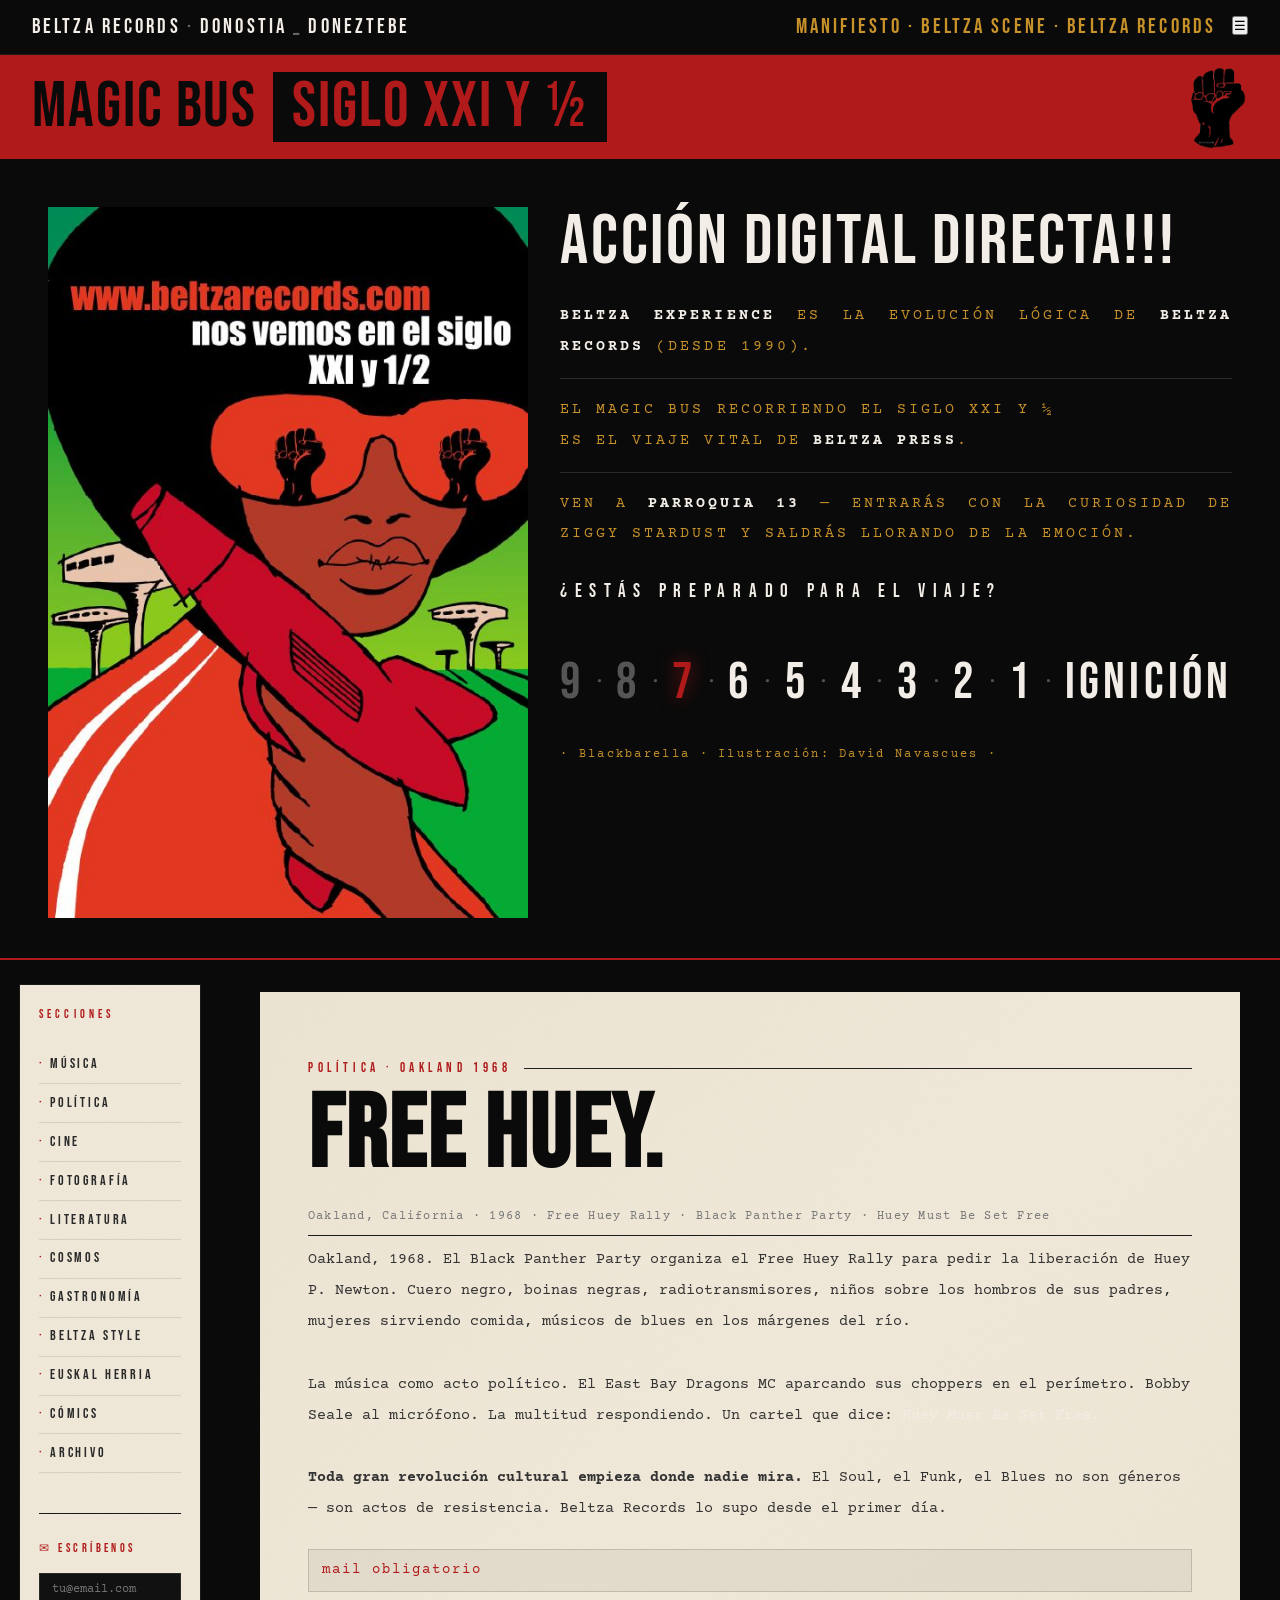
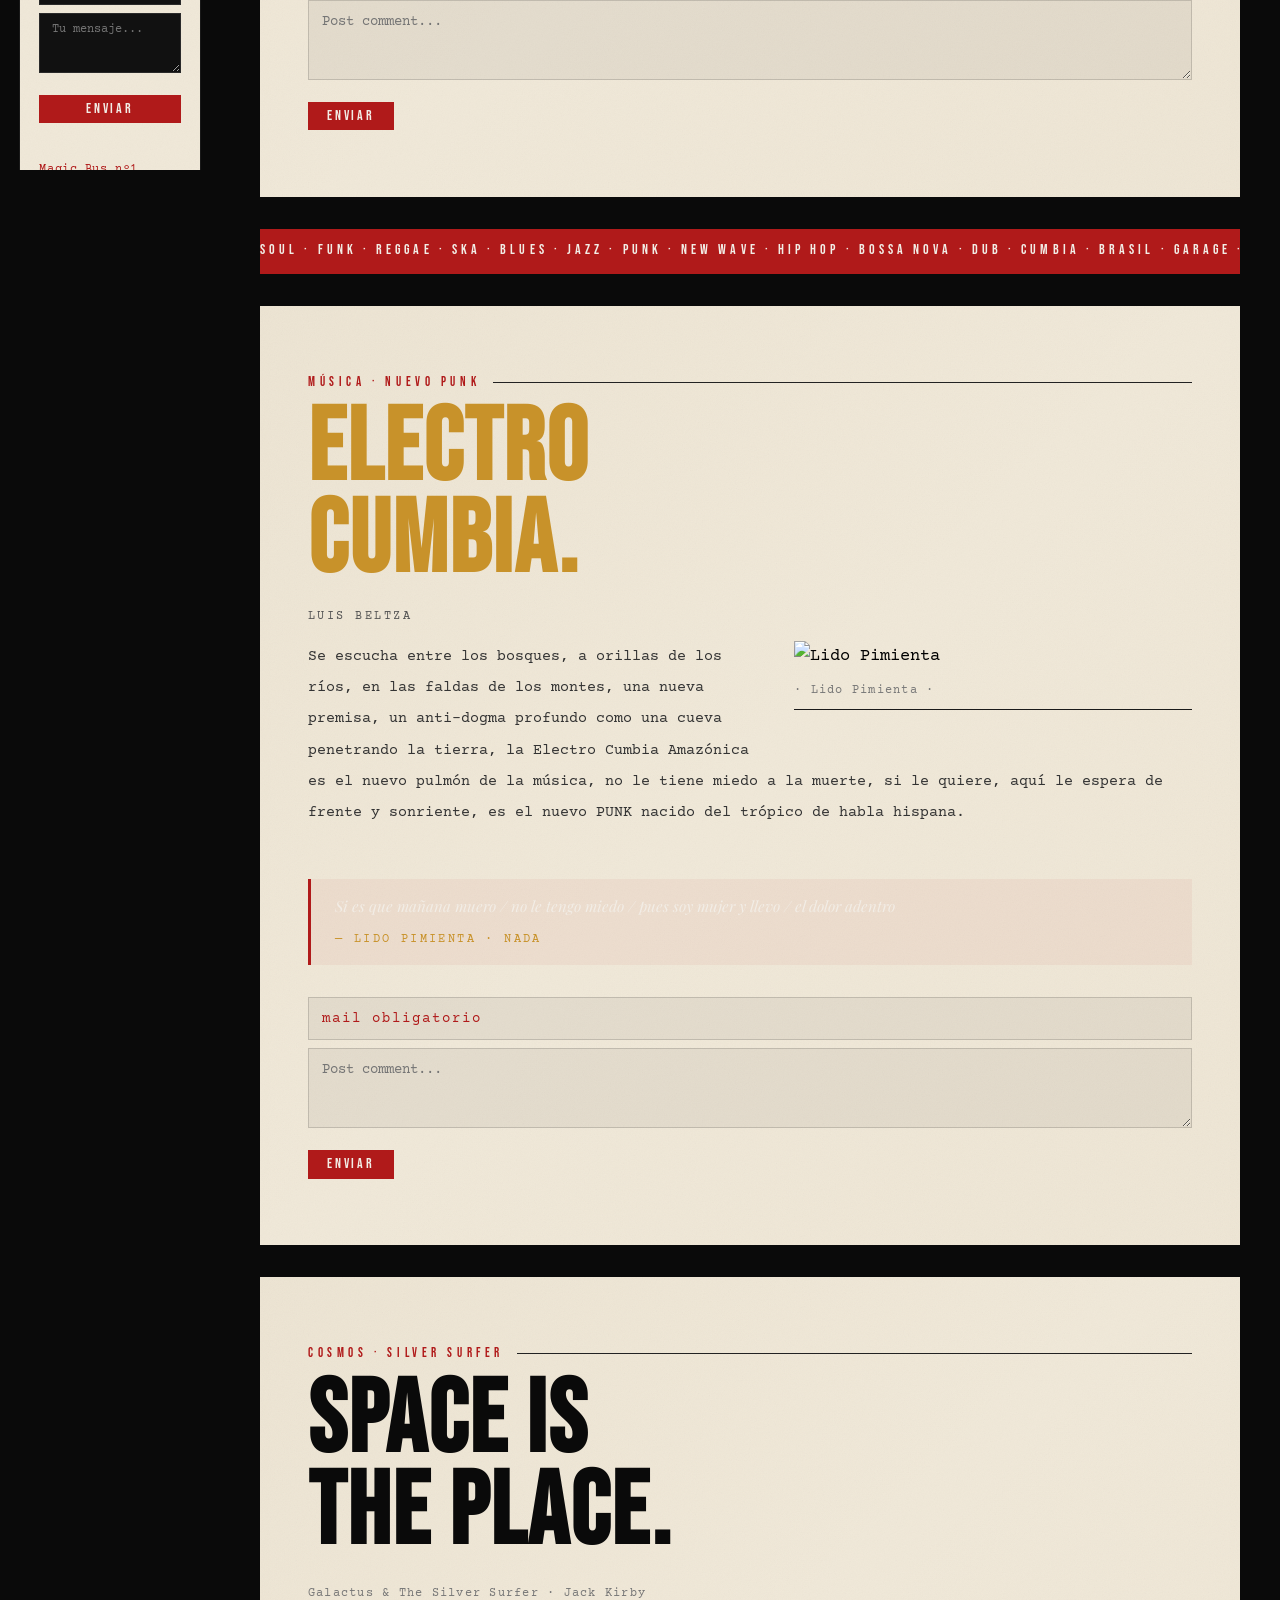
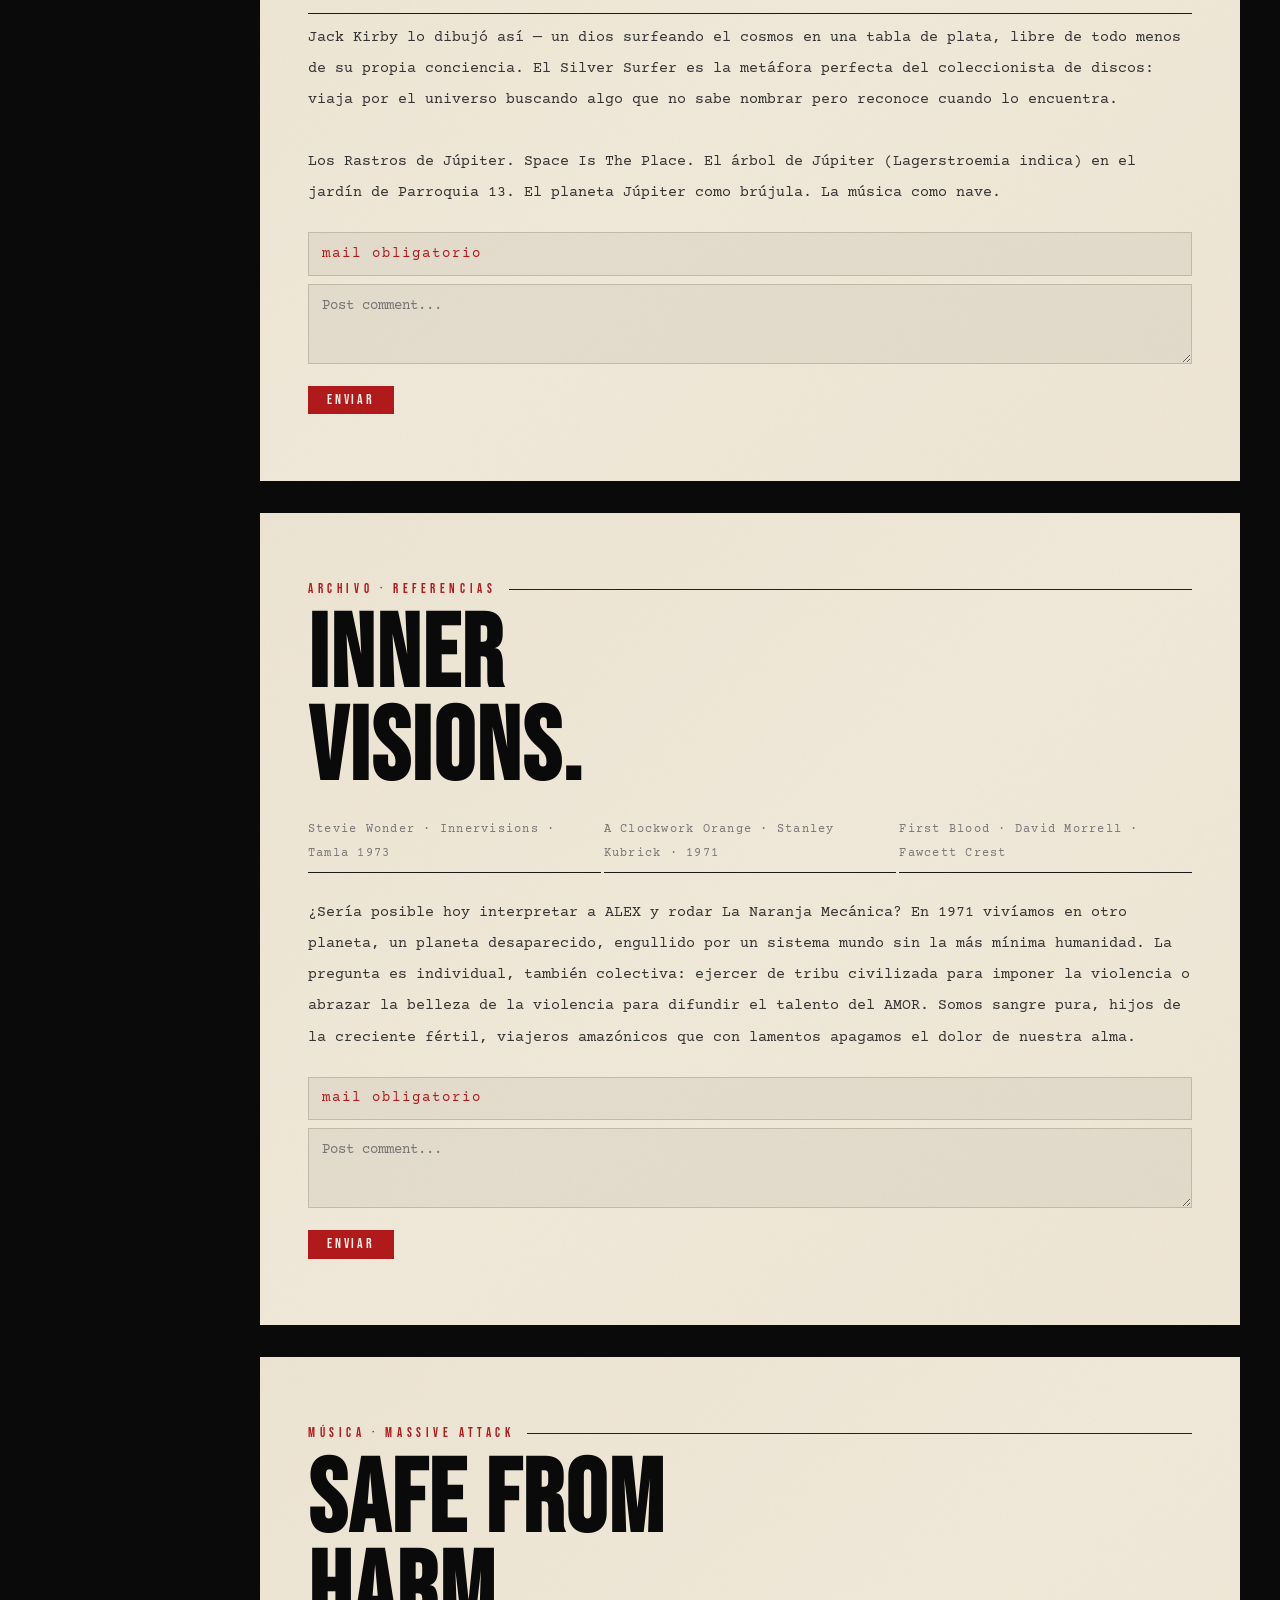
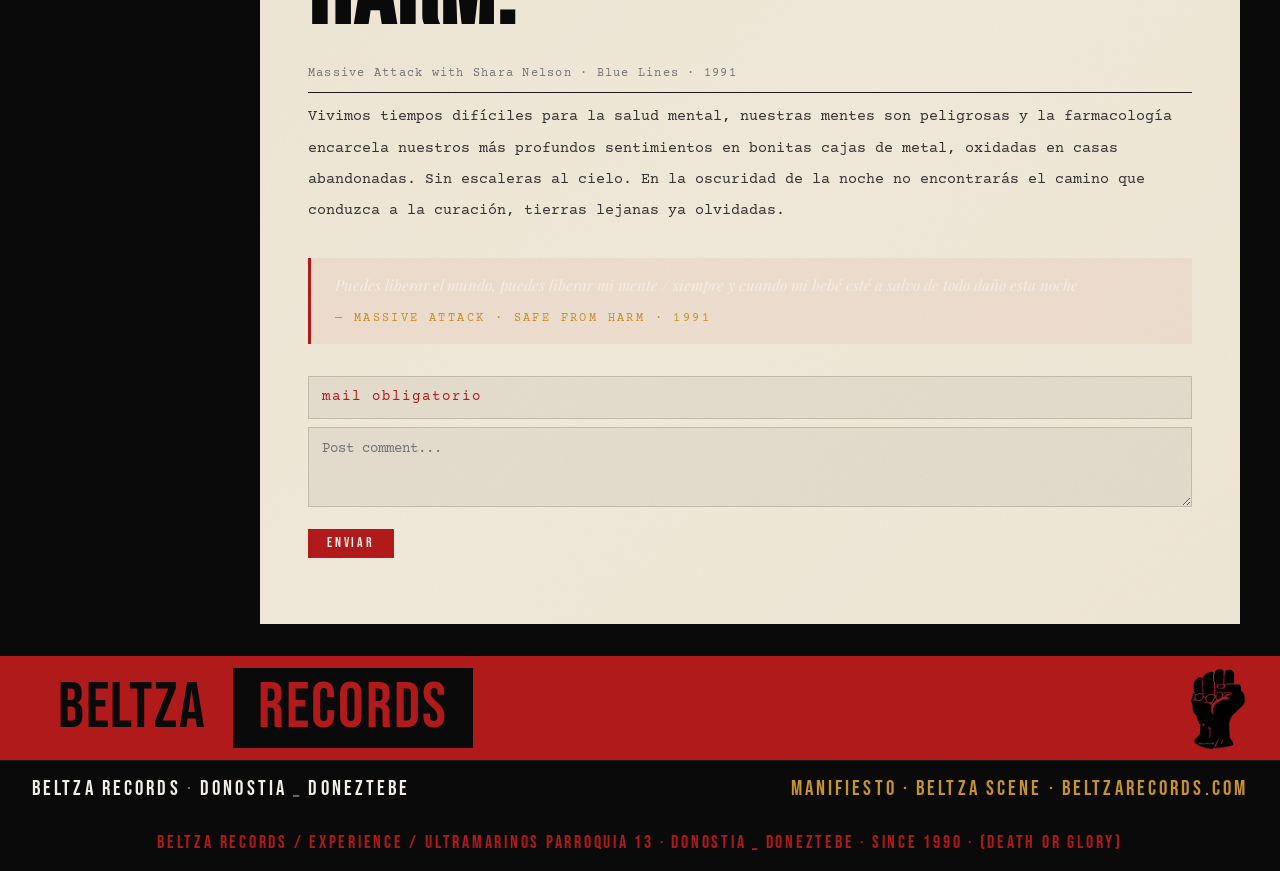
==== magic-bus-xxi.html @ d9db5756 "Update magic-bus-xxi.html" ====
<!DOCTYPE html>
<html lang="es">
<head>
<meta charset="UTF-8">
<meta name="viewport" content="width=device-width, initial-scale=1.0">
<title>MAGIC BUS · SIGLO XXI Y ½</title>
<link href="https://fonts.googleapis.com/css2?family=Bebas+Neue&family=Courier+Prime:ital,wght@0,400;0,700;1,400&family=Playfair+Display:ital,wght@0,700;0,900;1,700&display=swap" rel="stylesheet">
<style>
  :root {
    --black: #0a0a0a;
    --white: #f2ede6;
    --red: #b01a1a;
    --amber: #c8922a;
    --muted: #666;
    --sidebar: 220px;
  }
  * { margin: 0; padding: 0; box-sizing: border-box; }
  body {
    background: var(--black);
    color: var(--white);
    font-family: 'Courier Prime', monospace;
    font-size: 1.05rem;
    line-height: 1.9;
    min-height: 100vh;
    overflow-x: hidden;
  }

  /* CABECERA */
  .header-sticky {
    position: sticky;
    top: 0;
    z-index: 100;
  }
  .topband {
    background: var(--black);
    border-bottom: 1px solid #1e1e1e;
    padding: 0.45rem clamp(1rem,3vw,2rem);
    display: flex;
    align-items: center;
    justify-content: space-between;
    gap: 1rem;
  }
  .topband-logo {
    font-family: 'Bebas Neue', sans-serif;
    font-size: clamp(0.7rem,1.2vw,0.85rem);
    letter-spacing: 0.28em;
    color: var(--white);
    white-space: nowrap;
  }
  .topband-logo .dot { color: var(--red); margin: 0 0.3rem; }
  .topband-nav {
    display: flex;
    align-items: center;
    gap: 0.4rem;
    font-family: 'Bebas Neue', sans-serif;
    font-size: clamp(0.68rem,1.1vw,0.82rem);
    letter-spacing: 0.22em;
  }
  .topband-nav a { color: var(--amber); text-decoration: none; transition: color 0.15s; }
  .topband-nav a:hover { color: var(--white); }
  .topband-nav .sep { color: #333; }

  .brand-slash {
    background: var(--red);
    padding: 0.5rem clamp(1rem,3vw,2rem);
    display: flex;
    align-items: center;
    gap: 1rem;
  }
  .b-beltza {
    font-family: 'Bebas Neue', Impact, 'Arial Narrow', sans-serif;
    font-size: clamp(2.2rem,5vw,4rem);
    letter-spacing: 0.03em;
    color: var(--black);
    line-height: 1;
  }
  .b-exp {
    font-family: 'Bebas Neue', Impact, 'Arial Narrow', sans-serif;
    font-size: clamp(2.2rem,5vw,4rem);
    letter-spacing: 0.03em;
    background: var(--black);
    color: var(--red);
    padding: 0.05em 0.3em;
    line-height: 1;
  }

  .block-white {
    background-color: #f0e8d8;
    background-image:
      url("data:image/svg+xml,%3Csvg xmlns='http://www.w3.org/2000/svg' width='300' height='300'%3E%3Cfilter id='noise'%3E%3CfeTurbulence type='fractalNoise' baseFrequency='0.85' numOctaves='4' stitchTiles='stitch'/%3E%3CfeColorMatrix type='saturate' values='0'/%3E%3C/filter%3E%3Crect width='300' height='300' filter='url(%23noise)' opacity='0.06'/%3E%3C/svg%3E"),
      linear-gradient(135deg, rgba(180,160,120,0.06) 0%, transparent 50%, rgba(180,160,120,0.04) 100%);
    color: var(--black);
    padding: clamp(2rem,5vw,4rem) clamp(1.5rem,4vw,3rem);
    margin: 0 0 0 0;
  }
  .block-white .block-tag { color: var(--red); border-color: rgba(176,26,26,0.3); }
  .block-white .headline-xl { color: var(--black); }
  .block-white .byline { color: #555; border-color: rgba(0,0,0,0.1); }
  .block-white .caption { color: #777; }
  .block-white .olivetti { color: var(--black); border-color: rgba(0,0,0,0.15); background: rgba(0,0,0,0.03); }
  .block-white .body-text { color: #333; }
  .block-white .comments { border-color: rgba(0,0,0,0.1); }
  .block-white .comments-label { color: var(--red); border-color: rgba(176,26,26,0.2); }
  .block-white .comment { border-color: rgba(0,0,0,0.08); }
  .block-white .comment-author { color: var(--black); }
  .block-white .comment-year { color: #888; }
  .block-white .comment-text { color: #333; }
  .block-white .comment-form textarea { background: rgba(0,0,0,0.05); color: var(--black); border-color: rgba(0,0,0,0.15); }
  .block-white .comment-form input[type="email"] { background: rgba(0,0,0,0.05); color: var(--black); border-color: rgba(0,0,0,0.15); }
  .block-white .comment-form button { background: var(--red); color: var(--white); }

  /* IGNICION */
  .digit-ignicion {
    font-family: 'Bebas Neue', sans-serif;
    font-size: clamp(1.8rem, 4vw, 3.5rem);
    letter-spacing: 0.05em;
    color: var(--white);
    transition: color 0.15s, text-shadow 0.15s;
  }
  .digit-ignicion.activo {
    color: var(--red);
    text-shadow: 0 0 18px rgba(176,26,26,0.7);
  }
  .digit-ignicion.pasado { color: #555; }
  .sep-ignicion {
    font-family: 'Bebas Neue', sans-serif;
    font-size: clamp(1rem, 2vw, 1.8rem);
    color: #555;
  }
  #ignicion-label { transition: color 0.3s, text-shadow 0.3s; }
  #ignicion-label.encendido {
    color: var(--red);
    text-shadow: 0 0 30px rgba(176,26,26,0.9), 0 0 60px rgba(176,26,26,0.4);
    animation: pulso-ignicion 1.2s ease-in-out infinite;
  }
  @keyframes pulso-ignicion {
    0%, 100% { text-shadow: 0 0 20px rgba(176,26,26,0.8), 0 0 50px rgba(176,26,26,0.3); }
    50%       { text-shadow: 0 0 40px rgba(176,26,26,1),   0 0 80px rgba(176,26,26,0.6); }
  }

  /* MARQUEE */
  .marquee-bar {
    background: var(--red);
    padding: 0.4rem 0;
    overflow: hidden;
    white-space: nowrap;
    width: 100%;
  }
  .marquee-inner {
    display: inline-block;
    animation: marquee 35s linear infinite;
    font-family: 'Bebas Neue', sans-serif;
    font-size: 0.85rem;
    letter-spacing: 0.3em;
    color: var(--white);
    will-change: transform;
  }
  @keyframes marquee {
    from { transform: translateX(100vw); }
    to   { transform: translateX(-100%); }
  }

  /* LAYOUT */
  .wrapper { display: flex; min-height: calc(100vh - 120px); }

  /* SIDEBAR */
  .sidebar {
    width: var(--sidebar);
    min-width: var(--sidebar);
    border-right: none;
    padding: 1.5rem 1.2rem;
    position: sticky;
    top: 90px;
    height: calc(100vh - 90px);
    overflow-y: auto;
  }
  .sidebar-label {
    font-family: 'Bebas Neue', sans-serif;
    font-size: 0.72rem;
    letter-spacing: 0.35em;
    color: var(--red);
    margin-bottom: 1.2rem;
  }
  .sidebar nav a {
    display: block;
    font-family: 'Bebas Neue', sans-serif;
    font-size: 0.88rem;
    letter-spacing: 0.2em;
    color: #2a2a2a;
    text-decoration: none;
    padding: 0.35rem 0;
    border-bottom: 1px solid rgba(0,0,0,0.1);
    transition: color 0.15s;
  }
  .sidebar nav a:hover { color: var(--red); }
  .sidebar nav a::before { content: '· '; color: var(--red); }

  /* BUZÓN */
  .buzon { margin-top: 2.5rem; border-top: 1px solid #1a1a1a; padding-top: 1.5rem; }
  .buzon-label {
    font-family: 'Bebas Neue', sans-serif;
    font-size: 0.72rem;
    letter-spacing: 0.3em;
    color: var(--red);
    margin-bottom: 0.8rem;
  }
  .buzon input[type="email"], .buzon textarea {
    width: 100%;
    background: #111;
    border: 1px solid #2a2a2a;
    color: var(--white);
    padding: 0.5rem 0.7rem;
    font-family: 'Courier Prime', monospace;
    font-size: 0.78rem;
    margin-bottom: 0.5rem;
    outline: none;
  }
  .buzon textarea { resize: vertical; min-height: 60px; }
  .buzon button, .comment-form button {
    background: var(--red);
    color: var(--white);
    border: none;
    padding: 0.4rem 1.2rem;
    font-family: 'Bebas Neue', sans-serif;
    font-size: 0.85rem;
    letter-spacing: 0.2em;
    cursor: pointer;
    transition: background 0.15s;
  }
  .buzon button { width: 100%; }
  .buzon button:hover, .comment-form button:hover { background: #8a1010; }

  .sidebar-meta {
    margin-top: 2rem;
    font-family: 'Courier Prime', monospace;
    font-size: 0.72rem;
    color: #333;
    line-height: 2;
    letter-spacing: 0.05em;
  }

  /* FEED */
  .feed { flex: 1; padding: 2rem 2.5rem; min-width: 0; }

  /* BLOQUES */
  .block { margin-bottom: 0; }
  .block + .block, .block + .marquee-bar, .marquee-bar + .block {
    margin-top: 2rem;
  }
  .block-tag {
    font-family: 'Bebas Neue', sans-serif;
    font-size: 0.82rem;
    letter-spacing: 0.35em;
    color: var(--red);
    text-transform: uppercase;
    margin-bottom: 0.6rem;
    display: flex;
    align-items: center;
    gap: 0.8rem;
  }
  .block-tag::after { content: ''; flex: 1; height: 1px; background: #222; }

  .headline-xl {
    font-family: 'Bebas Neue', sans-serif;
    font-size: clamp(3rem, 8vw, 7rem);
    line-height: 0.9;
    letter-spacing: 0.02em;
    color: var(--white);
    margin-bottom: 1rem;
  }
  .headline-xl.red   { color: var(--red); }
  .headline-xl.amber { color: var(--amber); }

  .caption {
    font-family: 'Courier Prime', monospace;
    font-size: 0.78rem;
    color: var(--muted);
    letter-spacing: 0.1em;
    padding: 0.4rem 0;
    border-bottom: 1px solid #1a1a1a;
    margin-bottom: 0.5rem;
  }
  .body-text {
    font-family: 'Courier Prime', monospace;
    font-size: 0.95rem;
    line-height: 2.05;
    color: #8a7e6e;
    margin-bottom: 1.2rem;
  }
  .body-text em { color: var(--white); font-style: italic; }

  .pullquote {
    font-family: 'Playfair Display', Georgia, serif;
    font-size: 0.95rem;
    font-style: italic;
    line-height: 1.5;
    color: var(--white);
    border-left: 3px solid var(--red);
    padding: 1rem 1.5rem;
    margin: 2rem 0;
    background: rgba(176,26,26,0.05);
  }
  .pullquote cite {
    display: block;
    font-family: 'Courier Prime', monospace;
    font-size: 0.75rem;
    font-style: normal;
    letter-spacing: 0.2em;
    color: var(--amber);
    margin-top: 0.8rem;
    text-transform: uppercase;
  }

  .olivetti {
    font-family: 'Courier Prime', monospace;
    font-size: 0.92rem;
    line-height: 2.1;
    color: #999;
    letter-spacing: 0.02em;
    padding: 1.5rem;
    border: 1px solid #1e1e1e;
    background: #0d0d0d;
    margin: 1.5rem 0;
    position: relative;
  }
  .olivetti::before {
    content: attr(data-label);
    position: absolute;
    top: -0.6rem; left: 1rem;
    background: var(--black);
    padding: 0 0.5rem;
    font-size: 0.78rem;
    letter-spacing: 0.3em;
    color: var(--red);
    text-transform: uppercase;
  }

  .byline {
    font-family: 'Courier Prime', monospace;
    font-size: 0.78rem;
    letter-spacing: 0.2em;
    color: var(--amber);
    text-transform: uppercase;
    margin-bottom: 0.8rem;
  }

  .sep-line { border: none; border-top: 1px solid #1a1a1a; margin: 2rem 0; }
  .sep-red  { border: none; border-top: 2px solid var(--red); margin: 2rem 0; }

  /* FOTO */
  .img-full  { width: 100%; display: block; filter: contrast(1.1); }
  .float-right { float: right; width: 45%; margin: 0 0 1.5rem 2rem; }
  .float-right img { width: 100%; display: block; filter: contrast(1.1); }
  .clearfix::after { content: ''; display: table; clear: both; }
  .photo-grid-2 { display: grid; grid-template-columns: 1fr 1fr; gap: 3px; margin: 1rem 0; }
  .photo-grid-2 img { width: 100%; display: block; filter: contrast(1.1); }

  /* COMENTARIOS */
  .comments { margin-top: 2rem; border-top: 1px solid #1a1a1a; padding-top: 1.5rem; }
  .comments-label {
    font-family: 'Bebas Neue', sans-serif;
    font-size: 0.78rem;
    letter-spacing: 0.3em;
    color: var(--red);
    margin-bottom: 1rem;
  }
  .comment { margin-bottom: 1.2rem; padding-bottom: 1rem; border-bottom: 1px solid #111; }
  .comment-author {
    font-family: 'Bebas Neue', sans-serif;
    font-size: 0.82rem;
    letter-spacing: 0.2em;
    color: var(--amber);
  }
  .comment-year { font-size: 0.72rem; color: #444; margin-left: 0.5rem; }
  .comment-text {
    font-family: 'Courier Prime', monospace;
    font-size: 0.85rem;
    color: #777;
    line-height: 1.8;
    margin-top: 0.3rem;
    font-style: italic;
  }
  .comment-form textarea {
    width: 100%;
    background: #0d0d0d;
    border: 1px solid #222;
    color: var(--white);
    padding: 0.8rem;
    font-family: 'Courier Prime', monospace;
    font-size: 0.85rem;
    resize: vertical;
    min-height: 80px;
    margin-bottom: 0.5rem;
    outline: none;
  }
  .comment-form input[type="email"] {
    width: 100%;
    background: transparent;
    border: 1px solid #222;
    color: var(--white);
    padding: 0.8rem;
    font-family: 'Courier Prime', monospace;
    font-size: 0.85rem;
    margin-bottom: 0.5rem;
    outline: none;
    box-sizing: border-box;
  }
  .comment-form input[type="email"]::placeholder {
    color: var(--red);
    letter-spacing: 0.15em;
  }
  .form-ok {
    display: none;
    font-family: 'Bebas Neue', sans-serif;
    font-size: 1rem;
    letter-spacing: 0.3em;
    color: var(--amber);
    margin-top: 0.8rem;
    padding: 0.6rem 0.8rem;
    border-left: 3px solid var(--amber);
  }

  /* FOOTER */
  .footer {
    background: #0d0d0d;
    border-top: 2px solid var(--red);
    padding: 1.5rem 2.5rem;
    font-family: 'Courier Prime', monospace;
    font-size: 0.78rem;
    color: #333;
    letter-spacing: 0.15em;
    text-align: center;
    line-height: 2.2;
    margin-top: 4rem;
  }
  .footer a { color: var(--amber); text-decoration: none; }

  /* RESPONSIVE */
  @media (max-width: 700px) {
    .sidebar { display: none; }
    .feed { padding: 1.5rem 1rem; }
    .float-right { float: none; width: 100%; margin: 0 0 1.5rem; }

    /* BRAND-SLASH móvil */
    .brand-slash { flex-wrap: wrap; gap: 0.5rem; }

    /* IGNICIÓN móvil — apila imagen y texto */
    #ignicion-wrap > div {
      flex-direction: column !important;
    }
    #ignicion-wrap img {
      width: 100% !important;
      max-width: 100% !important;
    }
    #ignicion-wrap > div > div:last-child {
      margin-top: 1.5rem;
    }

    /* FOOTER móvil */
    footer { flex-direction: column; gap: 0.5rem; text-align: center; }
    footer img { margin-left: 0 !important; }
  }
</style>
</head>
<body>

<!-- CABECERA -->
<div class="header-sticky">
  <div class="topband">
    <table style="width:100%; border-collapse:collapse;">
      <tr>
        <td style="font-family:'Bebas Neue',Impact,'Arial Narrow',sans-serif; font-size:clamp(0.95rem,2vw,1.3rem); letter-spacing:0.15em; color:var(--white); white-space:nowrap;">
          BELTZA RECORDS <span style="color:var(--muted);">·</span> DONOSTIA <span style="color:var(--muted);">_</span> DONEZTEBE
        </td>
        <td style="font-family:'Bebas Neue',Impact,'Arial Narrow',sans-serif; font-size:clamp(0.95rem,2vw,1.3rem); letter-spacing:0.15em; color:var(--amber); text-align:right; white-space:nowrap;">
          <a href="https://animated-buttercream-338c0b.netlify.app/" style="color:var(--amber);text-decoration:none;">MANIFIESTO</a>
          ·
          <a href="https://www.beltzarecords.com/beltzascene" style="color:var(--amber);text-decoration:none;">BELTZA SCENE</a>
          ·
          <a href="https://www.beltzarecords.com" style="color:var(--amber);text-decoration:none;">BELTZA RECORDS</a>
        </td>
        <td style="width:2rem; text-align:right;">
          <button class="hamburger" onclick="toggleSidebar()" aria-label="Menú">☰</button>
        </td>
      </tr>
    </table>
  </div>
  <div class="brand-slash">
    <div class="b-beltza">MAGIC BUS</div>
    <div class="b-exp">SIGLO XXI Y ½</div>
    <div style="margin-left:auto; display:flex; align-items:center;">
    <img src="[data-uri]" alt="Beltza Records" style="height:clamp(3rem,7vw,5.5rem); width:auto;">
    </div>
  </div>
</div>

<!-- IGNICIÓN -->
<div id="ignicion-wrap" style="background:var(--black); border-bottom:2px solid var(--red); padding:3rem clamp(1rem,4vw,3rem) 2.5rem;">
  <div style="display:flex; align-items:flex-start; gap:2rem; width:100%;">
    <!-- IMAGEN IZQUIERDA -->
    <div style="flex-shrink:0; width:clamp(280px,38vw,480px);">
      <img src="[data-uri]" alt="Blackbarella · David Navascues · Beltza Records" style="width:100%; height:auto; display:block;">
    
    </div>

    <!-- TEXTO DERECHA -->
    <div style="flex:1; min-width:0; display:flex; flex-direction:column; justify-content:space-between;">
      <div style="font-family:'Bebas Neue',sans-serif; font-size:clamp(1rem,5.5vw,6rem); letter-spacing:0.04em; color:var(--white); line-height:1; margin-bottom:1.5rem; width:100%; display:block;">
        ACCIÓN DIGITAL DIRECTA!!!
      </div>
      
      <div style="font-family:'Courier Prime',monospace; font-size:clamp(0.8rem,1.5vw,0.95rem); letter-spacing:0.2em; color:var(--amber); text-transform:uppercase; line-height:2; text-align:justify;">
        <a href="https://www.beltzarecords.com/beltzaexperience" target="_blank" style="color:var(--white); text-decoration:none;"><strong>Beltza Experience</strong></a>
        <span style="color:var(--amber);"> es la evolución lógica de </span>
        <a href="https://www.beltzarecords.com" target="_blank" style="color:var(--white); text-decoration:none;"><strong>Beltza Records</strong></a>
        <span style="color:var(--amber);"> (desde 1990).</span>
      </div>
      <div style="border-top:1px solid #2a2a2a; margin:1rem 0;"></div>
      <div style="font-family:'Courier Prime',monospace; font-size:clamp(0.8rem,1.5vw,0.95rem); letter-spacing:0.2em; color:var(--amber); text-transform:uppercase; line-height:2; text-align:justify;">
        El Magic Bus recorriendo el Siglo XXI y ½<br>es el viaje vital de <strong style="color:var(--white);">BELTZA PRESS</strong>.
      </div>
      <div style="border-top:1px solid #2a2a2a; margin:1rem 0;"></div>
      <div style="font-family:'Courier Prime',monospace; font-size:clamp(0.8rem,1.5vw,0.95rem); letter-spacing:0.2em; color:var(--amber); text-transform:uppercase; line-height:2; text-align:justify;">
        Ven a <a href="https://www.beltzarecords.com/parroquia13" target="_blank" style="color:var(--white); text-decoration:none;"><strong>Parroquia 13</strong></a> — entrarás con la curiosidad de Ziggy Stardust y saldrás llorando de la emoción.
      </div>
      
      <div style="font-family:'Bebas Neue',sans-serif; font-size:clamp(1rem,2vw,1.2rem); letter-spacing:0.4em; color:var(--white); margin-top:1.5rem; margin-bottom:1.5rem; width:100%; text-align:justify;">
        ¿ESTÁS PREPARADO PARA EL VIAJE?
      </div>
      <div style="display:flex; align-items:center; gap:0.3rem; flex-wrap:wrap; justify-content:space-between; width:100%;">
    <span class="digit-ignicion" id="d9">9</span>
    <span class="sep-ignicion">·</span>
    <span class="digit-ignicion" id="d8">8</span>
    <span class="sep-ignicion">·</span>
    <span class="digit-ignicion" id="d7">7</span>
    <span class="sep-ignicion">·</span>
    <span class="digit-ignicion" id="d6">6</span>
    <span class="sep-ignicion">·</span>
    <span class="digit-ignicion" id="d5">5</span>
    <span class="sep-ignicion">·</span>
    <span class="digit-ignicion" id="d4">4</span>
    <span class="sep-ignicion">·</span>
    <span class="digit-ignicion" id="d3">3</span>
    <span class="sep-ignicion">·</span>
    <span class="digit-ignicion" id="d2">2</span>
    <span class="sep-ignicion">·</span>
    <span class="digit-ignicion" id="d1">1</span>
    <span class="sep-ignicion">·</span>
    <span class="digit-ignicion" id="ignicion-label" style="font-size:clamp(1.8rem,4vw,3.5rem); letter-spacing:0.08em;">IGNICIÓN</span>
      </div>
      <div style="font-family:'Courier Prime',monospace; font-size:0.72rem; letter-spacing:0.2em; color:var(--amber); margin-top:0.8rem;">· Blackbarella · Ilustración: David Navascues ·</div>
    </div>


  </div>
</div>

<!-- WRAPPER -->
<div class="sidebar-overlay" id="sidebar-overlay" onclick="toggleSidebar()"></div>
<div class="wrapper">

<aside class="sidebar" style="background:var(--black);">
  <div style="border:1.5px solid #1a1a1a; padding:1.2rem; background-color:#f0e8d8; background-image:url(&quot;data:image/svg+xml,%3Csvg xmlns='http://www.w3.org/2000/svg' width='300' height='300'%3E%3Cfilter id='noise'%3E%3CfeTurbulence type='fractalNoise' baseFrequency='0.85' numOctaves='4' stitchTiles='stitch'/%3E%3CfeColorMatrix type='saturate' values='0'/%3E%3C/filter%3E%3Crect width='300' height='300' filter='url(%23noise)' opacity='0.06'/%3E%3C/svg%3E&quot;);">
  <div class="sidebar-label">Secciones</div>
  <nav>
    <a href="#musica">Música</a>
    <a href="#politica">Política</a>
    <a href="#cine">Cine</a>
    <a href="#fotografia">Fotografía</a>
    <a href="#literatura">Literatura</a>
    <a href="#cosmos">Cosmos</a>
    <a href="#gastronomia">Gastronomía</a>
    <a href="#beltza-style">Beltza Style</a>
    <a href="#euskal-herria">Euskal Herria</a>
    <a href="#comics">Cómics</a>
    <a href="#archivo">Archivo</a>
  </nav>
  <div class="buzon">
    <div class="buzon-label">✉ Escríbenos</div>
    <form action="https://formspree.io/f/mnjgdgnw" method="POST">
      <input type="email" name="email" placeholder="tu@email.com" required>
      <textarea name="message" placeholder="Tu mensaje..." rows="3"></textarea>
      <button type="submit">Enviar</button>
      <div class="form-ok">¡Eskerrik asko! · Mensaje enviado.</div>
    </form>
  </div>
  <div class="sidebar-meta">
    <a href="https://www.beltzarecords.com/beltzablog/493-magic-bus-1-1989" target="_blank" style="color:var(--red); text-decoration:none;">Magic Bus nº1</a><br>Donostia, 1989<br>——<br><a href="https://www.beltzarecords.com/beltzablog/497-magic-bus-2-1989" target="_blank" style="color:var(--red); text-decoration:none;">Magic Bus nº2</a><br>Donostia, 1989<br>——<br><a href="https://www.beltzarecords.com/beltzablog/506-magic-bus-3-1990" target="_blank" style="color:var(--red); text-decoration:none;">Magic Bus nº3</a><br>Donostia, 1990<br>——<br><a href="https://www.beltzarecords.com/beltzascene" target="_blank" style="color:var(--red); text-decoration:none;">Beltza Scene →</a><br>Donostia, 2004<br>——<br>
    Magic Bus<br>Siglo XXI y ½<br>2026 →<br>——<br>
    Luis Beltza<br>editor
  </div>
  </div>
</aside>

<!-- FEED -->
<main class="feed">

  <!-- POLÍTICA · OAKLAND 1968 -->
  <section class="block block-white" id="politica">
    <div class="block-tag">Política · Oakland 1968</div>
    <h2 class="headline-xl">FREE HUEY.</h2>
    <div class="caption">Oakland, California · 1968 · Free Huey Rally · Black Panther Party · Huey Must Be Set Free</div>
    <div class="body-text">
      Oakland, 1968. El Black Panther Party organiza el Free Huey Rally para pedir la liberación de Huey P. Newton. Cuero negro, boinas negras, radiotransmisores, niños sobre los hombros de sus padres, mujeres sirviendo comida, músicos de blues en los márgenes del río.<br><br>
      La música como acto político. El East Bay Dragons MC aparcando sus choppers en el perímetro. Bobby Seale al micrófono. La multitud respondiendo. Un cartel que dice: <em>Huey Must Be Set Free.</em><br><br>
      <strong>Toda gran revolución cultural empieza donde nadie mira.</strong> El Soul, el Funk, el Blues no son géneros — son actos de resistencia. Beltza Records lo supo desde el primer día.
    </div>
    <form class="comment-form" style="margin-top:1.5rem;" action="https://formspree.io/f/mnjgdgnw" method="POST">
      <input type="hidden" name="post" value="Free Huey">
      <input type="email" name="email" placeholder="mail obligatorio" required>
      <textarea name="message" placeholder="Post comment..." required></textarea>
      <button type="submit">Enviar</button>
      <div class="form-ok">¡Eskerrik asko! · Mensaje enviado.</div>
    </form>
  </section>

<!-- MARQUEE -->
<div class="marquee-bar">
  <div class="marquee-inner">
    SOUL · FUNK · REGGAE · SKA · BLUES · JAZZ · PUNK · NEW WAVE · HIP HOP · BOSSA NOVA · DUB · CUMBIA · BRASIL · GARAGE · PSYCHEDELIC · KRAUTROCK · FREE JAZZ · NORTHERN SOUL · SOUL · FUNK · REGGAE · SKA · BLUES · JAZZ · PUNK · NEW WAVE · HIP HOP · BOSSA NOVA · DUB · CUMBIA · BRASIL · GARAGE · PSYCHEDELIC · KRAUTROCK · FREE JAZZ · NORTHERN SOUL ·
  </div>
</div>

  <!-- MÚSICA · ELECTRO CUMBIA -->
  <section class="block block-white" id="musica">
    <div class="block-tag">Música · Nuevo Punk</div>
    <h2 class="headline-xl amber">ELECTRO<br>CUMBIA.</h2>
    <div class="byline">Luis Beltza</div>
    <div class="clearfix">
      <div class="float-right">
        <img src="https://upload.wikimedia.org/wikipedia/commons/thumb/8/8e/Lido_Pimienta_%282019%29.jpg/800px-Lido_Pimienta_%282019%29.jpg" alt="Lido Pimienta">
        <div class="caption">· Lido Pimienta ·</div>
      </div>
      <div class="body-text">
        Se escucha entre los bosques, a orillas de los ríos, en las faldas de los montes, una nueva premisa, un anti-dogma profundo como una cueva penetrando la tierra, la Electro Cumbia Amazónica es el nuevo pulmón de la música, no le tiene miedo a la muerte, si le quiere, aquí le espera de frente y sonriente, es el nuevo PUNK nacido del trópico de habla hispana.
      </div>
    </div>
    <div class="pullquote">
      Si es que mañana muero / no le tengo miedo / pues soy mujer y llevo / el dolor adentro
      <cite>— Lido Pimienta · Nada</cite>
    </div>
    <form class="comment-form" style="margin-top:1.5rem;" action="https://formspree.io/f/mnjgdgnw" method="POST">
      <input type="hidden" name="post" value="Electro Cumbia">
      <input type="email" name="email" placeholder="mail obligatorio" required>
      <textarea name="message" placeholder="Post comment..." required></textarea>
      <button type="submit">Enviar</button>
      <div class="form-ok">¡Eskerrik asko! · Mensaje enviado.</div>
    </form>
  </section>


  <!-- COSMOS · SILVER SURFER -->
  <section class="block block-white" id="cosmos">
    <div class="block-tag">Cosmos · Silver Surfer</div>
    <h2 class="headline-xl">SPACE IS<br>THE PLACE.</h2>
    <div class="caption">Galactus &amp; The Silver Surfer · Jack Kirby</div>
    <div class="body-text">
      Jack Kirby lo dibujó así — un dios surfeando el cosmos en una tabla de plata, libre de todo menos de su propia conciencia. El Silver Surfer es la metáfora perfecta del coleccionista de discos: viaja por el universo buscando algo que no sabe nombrar pero reconoce cuando lo encuentra.<br><br>
      Los Rastros de Júpiter. Space Is The Place. El árbol de Júpiter (Lagerstroemia indica) en el jardín de Parroquia 13. El planeta Júpiter como brújula. La música como nave.
    </div>
    <form class="comment-form" style="margin-top:1.5rem;" action="https://formspree.io/f/mnjgdgnw" method="POST">
      <input type="hidden" name="post" value="Space Is The Place">
      <input type="email" name="email" placeholder="mail obligatorio" required>
      <textarea name="message" placeholder="Post comment..." required></textarea>
      <button type="submit">Enviar</button>
      <div class="form-ok">¡Eskerrik asko! · Mensaje enviado.</div>
    </form>
  </section>


  <!-- ARCHIVO · INNER VISIONS -->
  <section class="block block-white" id="archivo">
    <div class="block-tag">Archivo · Referencias</div>
    <h2 class="headline-xl">INNER<br>VISIONS.</h2>
    <div class="photo-grid-2" style="grid-template-columns:1fr 1fr 1fr;">
      <div>
        <div class="caption">Stevie Wonder · Innervisions · Tamla 1973</div>
      </div>
      <div>
        <div class="caption">A Clockwork Orange · Stanley Kubrick · 1971</div>
      </div>
      <div>
        <div class="caption">First Blood · David Morrell · Fawcett Crest</div>
      </div>
    </div>
    <div class="body-text">
      ¿Sería posible hoy interpretar a ALEX y rodar La Naranja Mecánica? En 1971 vivíamos en otro planeta, un planeta desaparecido, engullido por un sistema mundo sin la más mínima humanidad. La pregunta es individual, también colectiva: ejercer de tribu civilizada para imponer la violencia o abrazar la belleza de la violencia para difundir el talento del AMOR. Somos sangre pura, hijos de la creciente fértil, viajeros amazónicos que con lamentos apagamos el dolor de nuestra alma.
    </div>
    <form class="comment-form" style="margin-top:1.5rem;" action="https://formspree.io/f/mnjgdgnw" method="POST">
      <input type="hidden" name="post" value="Inner Visions">
      <input type="email" name="email" placeholder="mail obligatorio" required>
      <textarea name="message" placeholder="Post comment..." required></textarea>
      <button type="submit">Enviar</button>
      <div class="form-ok">¡Eskerrik asko! · Mensaje enviado.</div>
    </form>
  </section>


  <!-- MÚSICA · MASSIVE ATTACK -->
  <section class="block block-white" id="massive-attack">
    <div class="block-tag">Música · Massive Attack</div>
    <h2 class="headline-xl">SAFE FROM<br>HARM.</h2>
    <div class="caption">Massive Attack with Shara Nelson · Blue Lines · 1991</div>
    <div class="body-text">
      Vivimos tiempos difíciles para la salud mental, nuestras mentes son peligrosas y la farmacología encarcela nuestros más profundos sentimientos en bonitas cajas de metal, oxidadas en casas abandonadas. Sin escaleras al cielo. En la oscuridad de la noche no encontrarás el camino que conduzca a la curación, tierras lejanas ya olvidadas.
    </div>
    <div class="pullquote">
      Puedes liberar el mundo, puedes liberar mi mente / siempre y cuando mi bebé esté a salvo de todo daño esta noche
      <cite>— Massive Attack · Safe From Harm · 1991</cite>
    </div>
    <form class="comment-form" style="margin-top:1.5rem;" action="https://formspree.io/f/mnjgdgnw" method="POST">
      <input type="hidden" name="post" value="Safe From Harm">
      <input type="email" name="email" placeholder="mail obligatorio" required>
      <textarea name="message" placeholder="Post comment..." required></textarea>
      <button type="submit">Enviar</button>
      <div class="form-ok">¡Eskerrik asko! · Mensaje enviado.</div>
    </form>
  </section>


</div>

<!-- FOOTER -->
<footer style="background:var(--red); padding:0.5rem clamp(1rem,3vw,2rem); display:flex; align-items:center; justify-content:space-between;">
  <div style="display:inline-flex; align-items:stretch; line-height:1; overflow:hidden;">
    <div style="font-family:'Bebas Neue',Impact,'Arial Narrow',sans-serif; font-size:clamp(2.2rem,5vw,4rem); letter-spacing:0.03em; color:var(--black); padding:0.12em 0.4em; line-height:1; background:var(--red);">BELTZA</div><div style="font-family:'Bebas Neue',Impact,'Arial Narrow',sans-serif; font-size:clamp(2.2rem,5vw,4rem); letter-spacing:0.03em; color:var(--red); padding:0.12em 0.4em; line-height:1; background:var(--black);">RECORDS</div>
  </div>
  <img src="[data-uri]" alt="Beltza Records" style="height:clamp(3rem,7vw,5.5rem); width:auto;">
</footer>
<div style="background:var(--black); border-top:1px solid #1a1a1a; padding:0.5rem clamp(1rem,3vw,2rem);">
  <table style="width:100%; border-collapse:collapse;">
    <tr>
      <td style="font-family:'Bebas Neue',Impact,'Arial Narrow',sans-serif; font-size:clamp(0.95rem,2vw,1.3rem); letter-spacing:0.15em; color:var(--white); white-space:nowrap;">
        BELTZA RECORDS <span style="color:var(--muted);">·</span> DONOSTIA <span style="color:var(--muted);">_</span> DONEZTEBE
      </td>
      <td style="font-family:'Bebas Neue',Impact,'Arial Narrow',sans-serif; font-size:clamp(0.95rem,2vw,1.3rem); letter-spacing:0.15em; color:var(--amber); text-align:right; white-space:nowrap;">
        <a href="https://animated-buttercream-338c0b.netlify.app/" target="_blank" style="color:var(--amber);text-decoration:none;">MANIFIESTO</a>
        ·
        <a href="https://www.beltzarecords.com/beltzascene" target="_blank" style="color:var(--amber);text-decoration:none;">BELTZA SCENE</a>
        ·
        <a href="https://www.beltzarecords.com" target="_blank" style="color:var(--amber);text-decoration:none;">beltzarecords.com</a>
      </td>
    </tr>
  </table>
</div>
<div style="background:var(--black); padding:0.6rem clamp(1rem,3vw,2rem); text-align:center;">
  <div style="font-family:'Bebas Neue',Impact,'Arial Narrow',sans-serif; font-size:clamp(0.82rem,1.55vw,1.15rem); letter-spacing:0.15em; color:var(--red); text-align:center;">
    <a href="https://www.beltzarecords.com/" target="_blank" style="color:var(--red);text-decoration:none;">BELTZA RECORDS</a> / <a href="https://www.beltzarecords.com/beltzaexperience" target="_blank" style="color:var(--red);text-decoration:none;">EXPERIENCE</a> / <a href="https://www.beltzarecords.com/parroquia13" target="_blank" style="color:var(--red);text-decoration:none;">ULTRAMARINOS PARROQUIA 13</a> · DONOSTIA _ DONEZTEBE · Since 1990 · (Death or Glory)
  </div>
</div>

<script>
function sendMail() {

}

// Animación ignición
function toggleSidebar() {
  var sidebar = document.querySelector('.sidebar');
  var overlay = document.getElementById('sidebar-overlay');
  sidebar.classList.toggle('open');
  overlay.classList.toggle('open');
}

window.addEventListener('load', function() {
  // Feedback formularios
  document.querySelectorAll('form').forEach(function(form) {
    form.addEventListener('submit', function(e) {
      e.preventDefault();
      var data = new FormData(form);
      fetch(form.action, {
        method: 'POST',
        body: data,
        headers: { 'Accept': 'application/json' }
      }).then(function(r) {
        if (r.ok) {
          form.reset();
          var ok = form.querySelector('.form-ok');
          if (ok) { ok.style.display = 'block'; setTimeout(function(){ ok.style.display='none'; }, 4000); }
        }
      });
    });
  });
  var digits = ['d9','d8','d7','d6','d5','d4','d3','d2','d1'];
  var i = 0;

  function reset() {
    digits.forEach(function(id) {
      var el = document.getElementById(id);
      el.classList.remove('activo','pasado');
    });
    var label = document.getElementById('ignicion-label');
    label.classList.remove('encendido');
    i = 0;
  }

  function next() {
    if (i > 0) {
      document.getElementById(digits[i-1]).classList.remove('activo');
      document.getElementById(digits[i-1]).classList.add('pasado');
    }
    if (i < digits.length) {
      document.getElementById(digits[i]).classList.add('activo');
      i++;
      setTimeout(next, 400);
    } else {
      var label = document.getElementById('ignicion-label');
      label.classList.add('encendido');
      // Pausa en IGNICIÓN y luego bucle
      setTimeout(function() {
        reset();
        setTimeout(next, 600);
      }, 1800);
    }
  }
  setTimeout(next, 800);
});
</script>

</body>
</html>
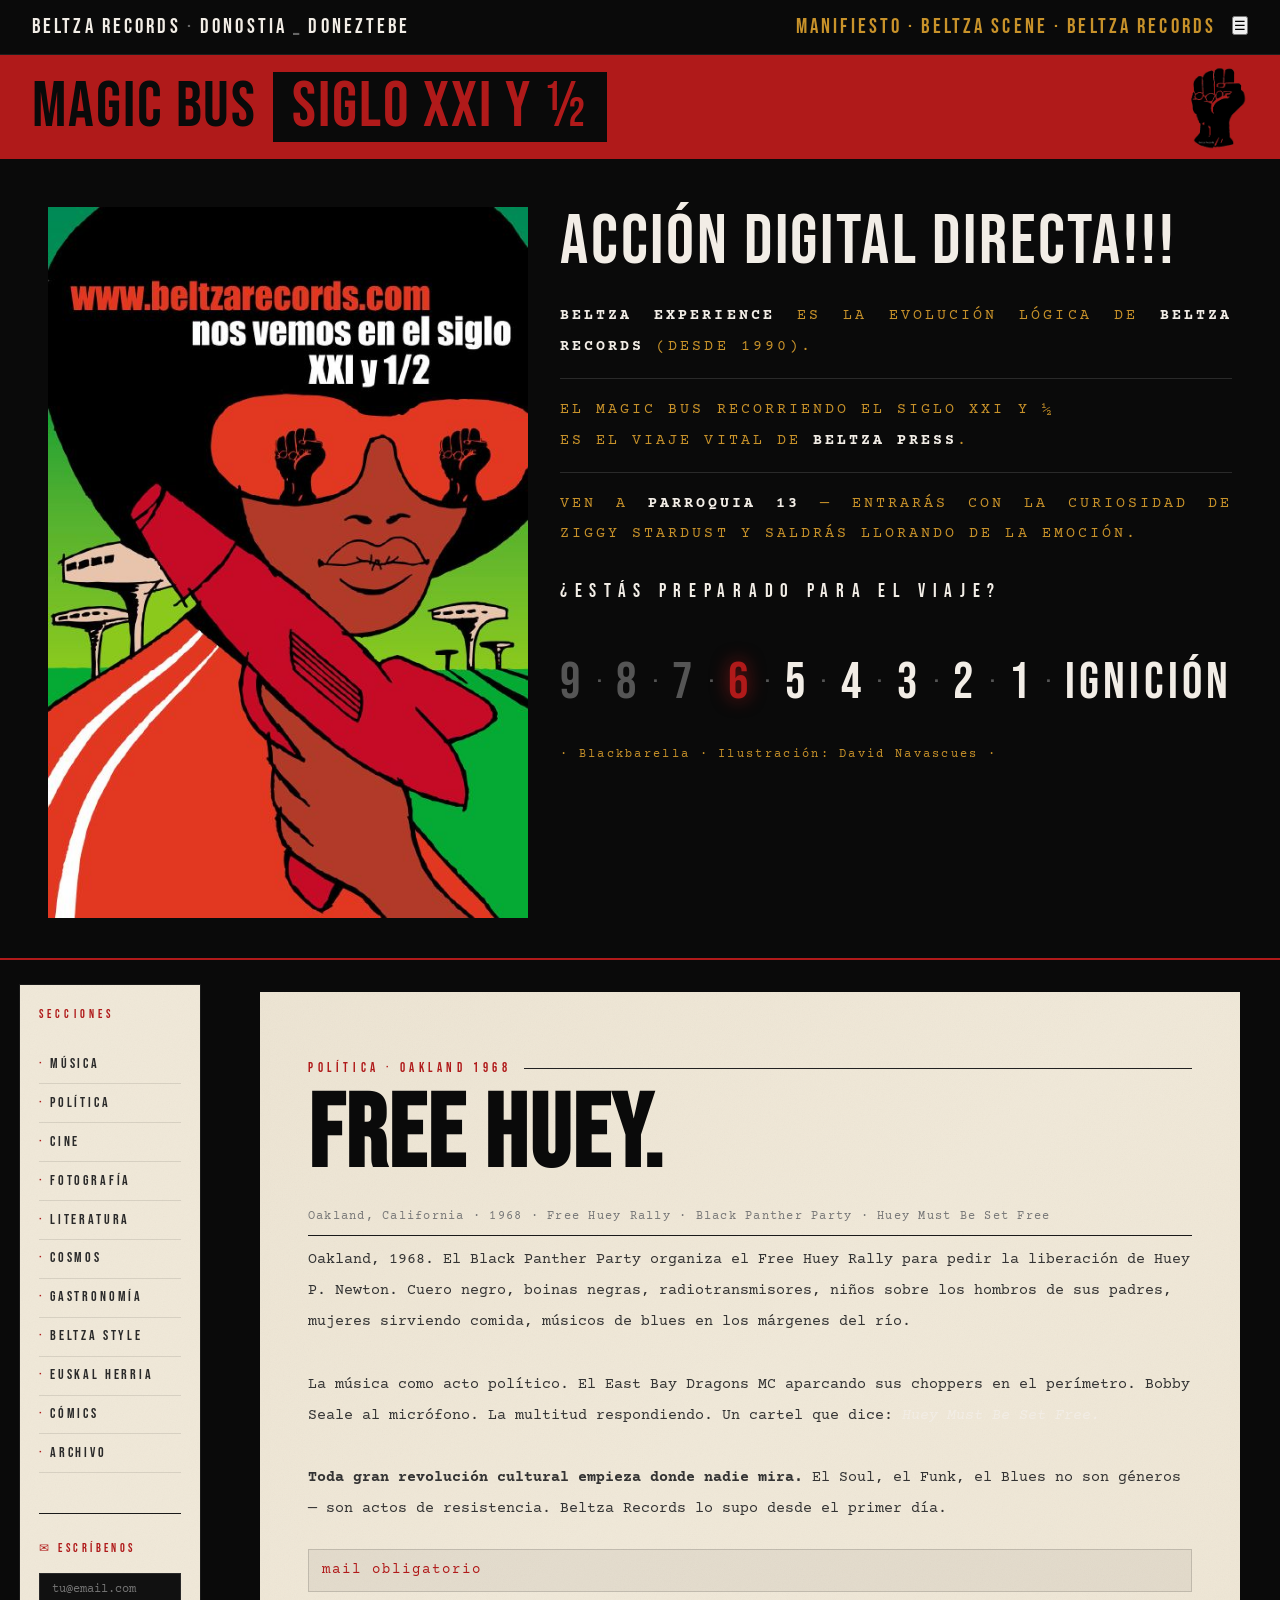
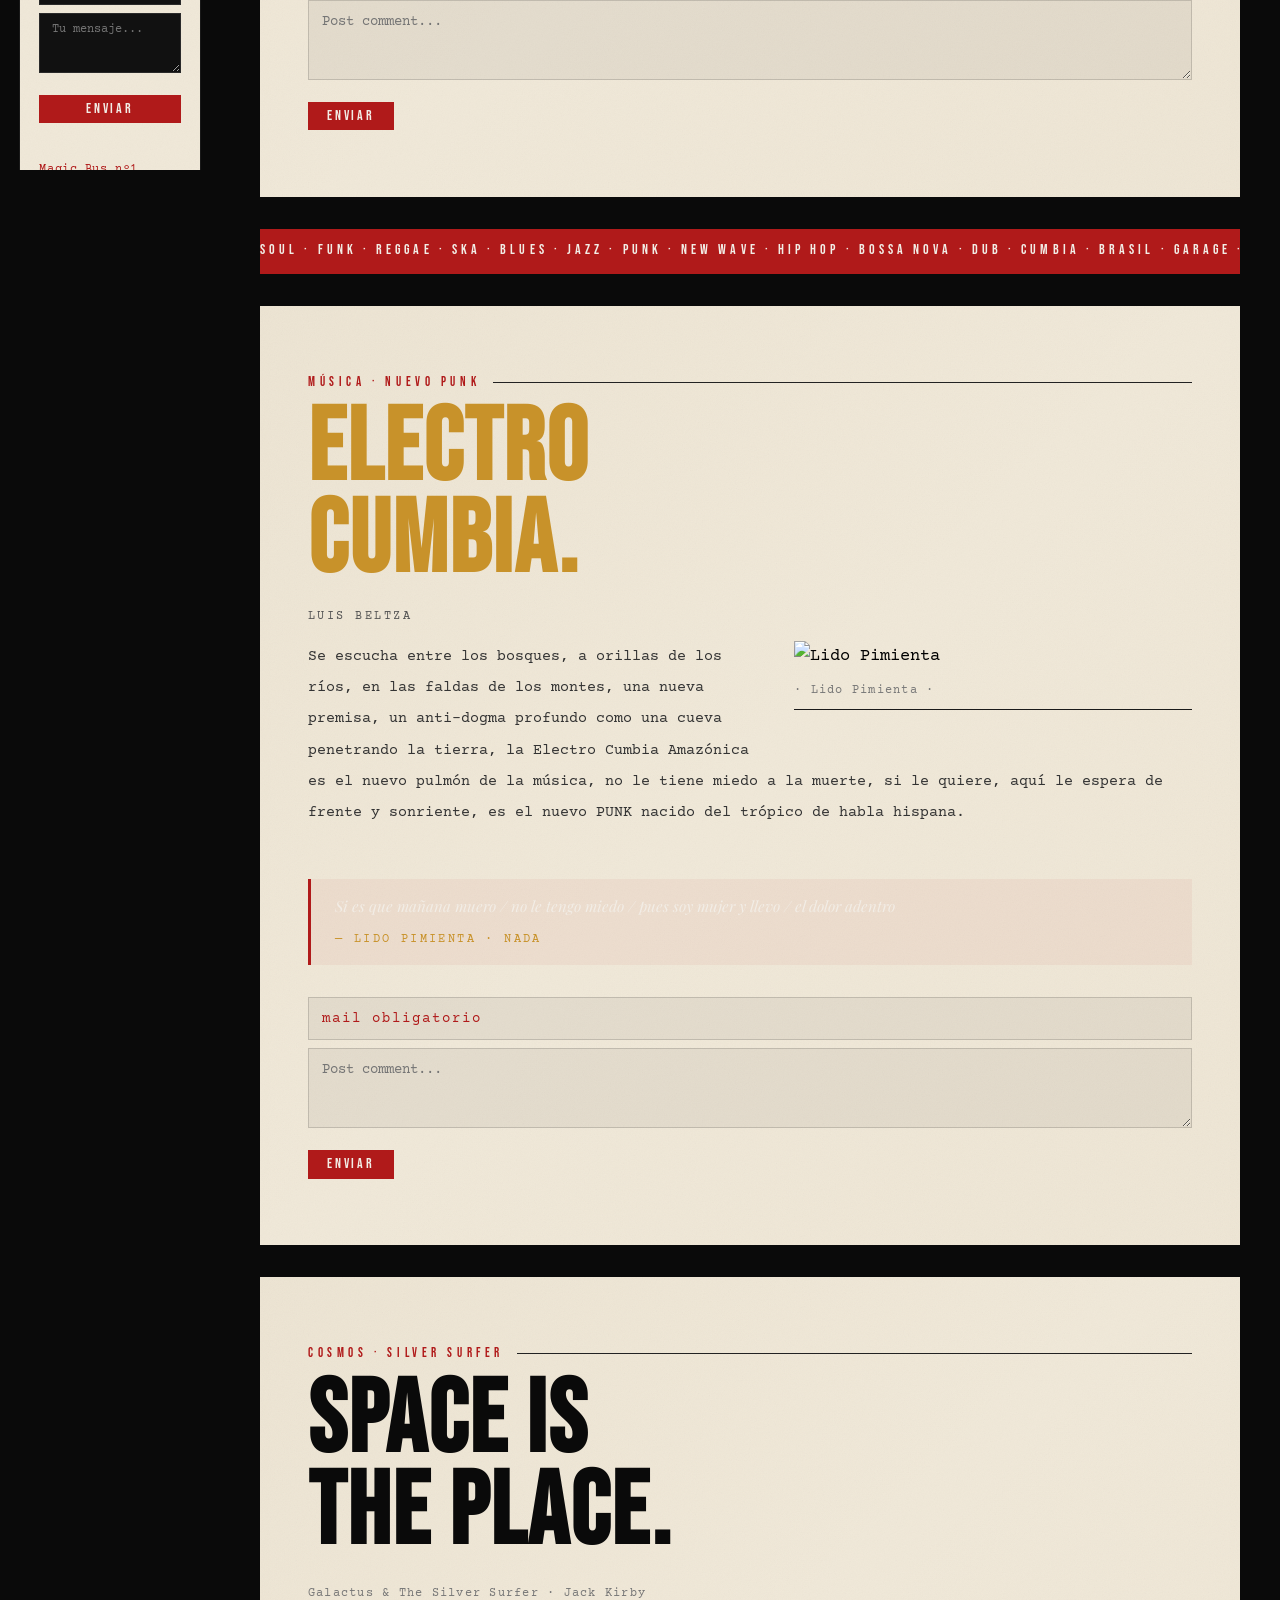
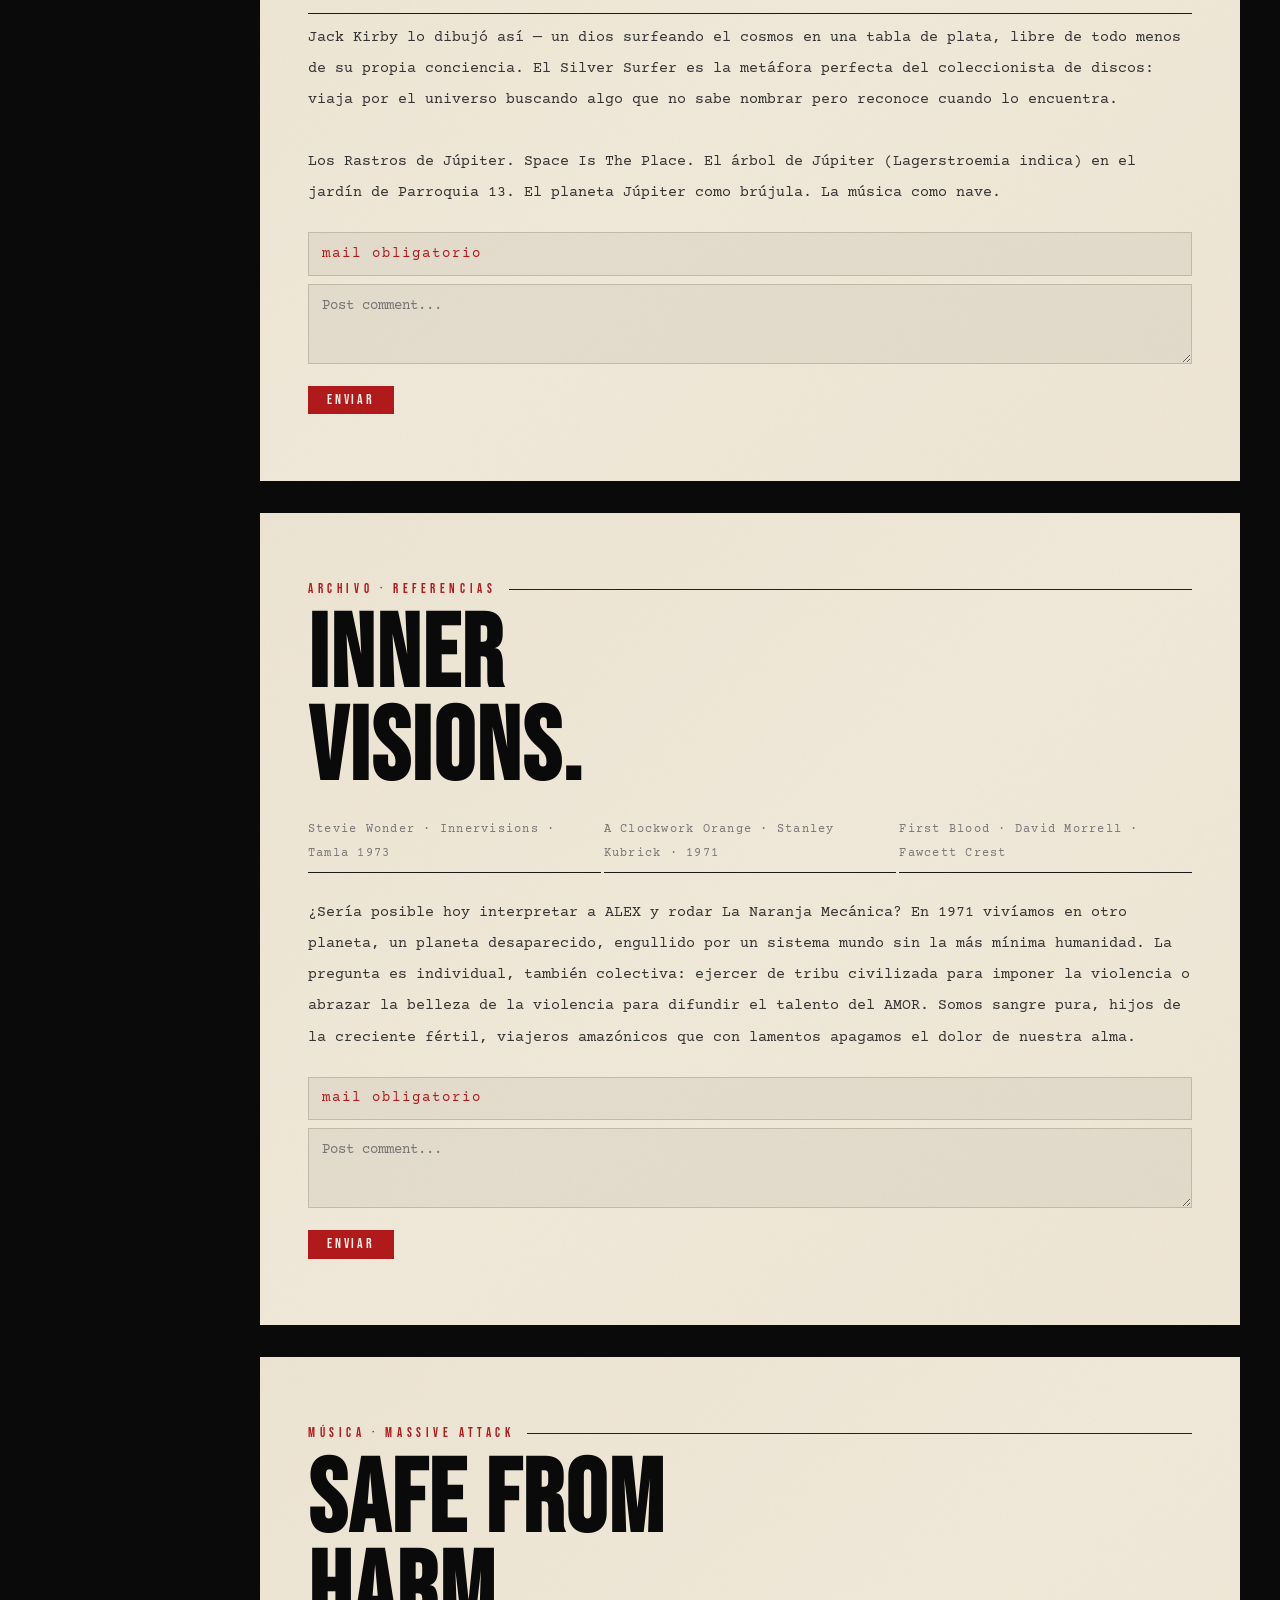
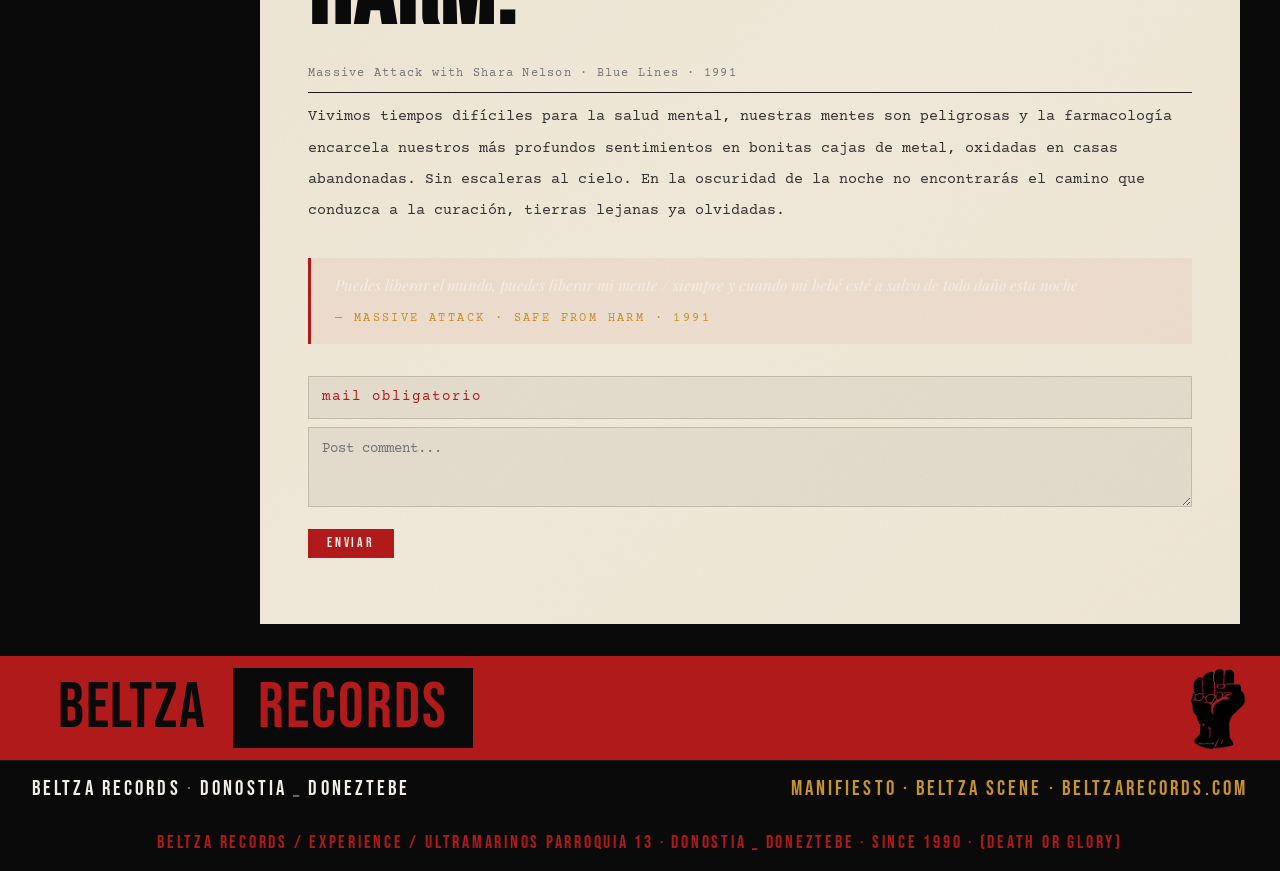
==== commit 53119c60: "merge conflict" ====
--- a/magic-bus-xxi.html
+++ b/magic-bus-xxi.html
@@ -473,7 +473,7 @@
           BELTZA RECORDS <span style="color:var(--muted);">·</span> DONOSTIA <span style="color:var(--muted);">_</span> DONEZTEBE
         </td>
         <td style="font-family:'Bebas Neue',Impact,'Arial Narrow',sans-serif; font-size:clamp(0.95rem,2vw,1.3rem); letter-spacing:0.15em; color:var(--amber); text-align:right; white-space:nowrap;">
-          <a href="https://animated-buttercream-338c0b.netlify.app/" style="color:var(--amber);text-decoration:none;">MANIFIESTO</a>
+          <a href="https://beltzapost-design.github.io/Manifiesto-Beltza/beltza-manifiesto-final.html" style="color:var(--amber);text-decoration:none;">MANIFIESTO</a>
           ·
           <a href="https://www.beltzarecords.com/beltzascene" style="color:var(--amber);text-decoration:none;">BELTZA SCENE</a>
           ·
@@ -734,7 +734,7 @@
         BELTZA RECORDS <span style="color:var(--muted);">·</span> DONOSTIA <span style="color:var(--muted);">_</span> DONEZTEBE
       </td>
       <td style="font-family:'Bebas Neue',Impact,'Arial Narrow',sans-serif; font-size:clamp(0.95rem,2vw,1.3rem); letter-spacing:0.15em; color:var(--amber); text-align:right; white-space:nowrap;">
-        <a href="https://animated-buttercream-338c0b.netlify.app/" target="_blank" style="color:var(--amber);text-decoration:none;">MANIFIESTO</a>
+        <a href="<a href="https://beltzapost-design.github.io/Manifiesto-Beltza/beltza-manifiesto-final.html" target="_bla" target="_blank" style="color:var(--amber);text-decoration:none;">MANIFIESTO</a>
         ·
         <a href="https://www.beltzarecords.com/beltzascene" target="_blank" style="color:var(--amber);text-decoration:none;">BELTZA SCENE</a>
         ·
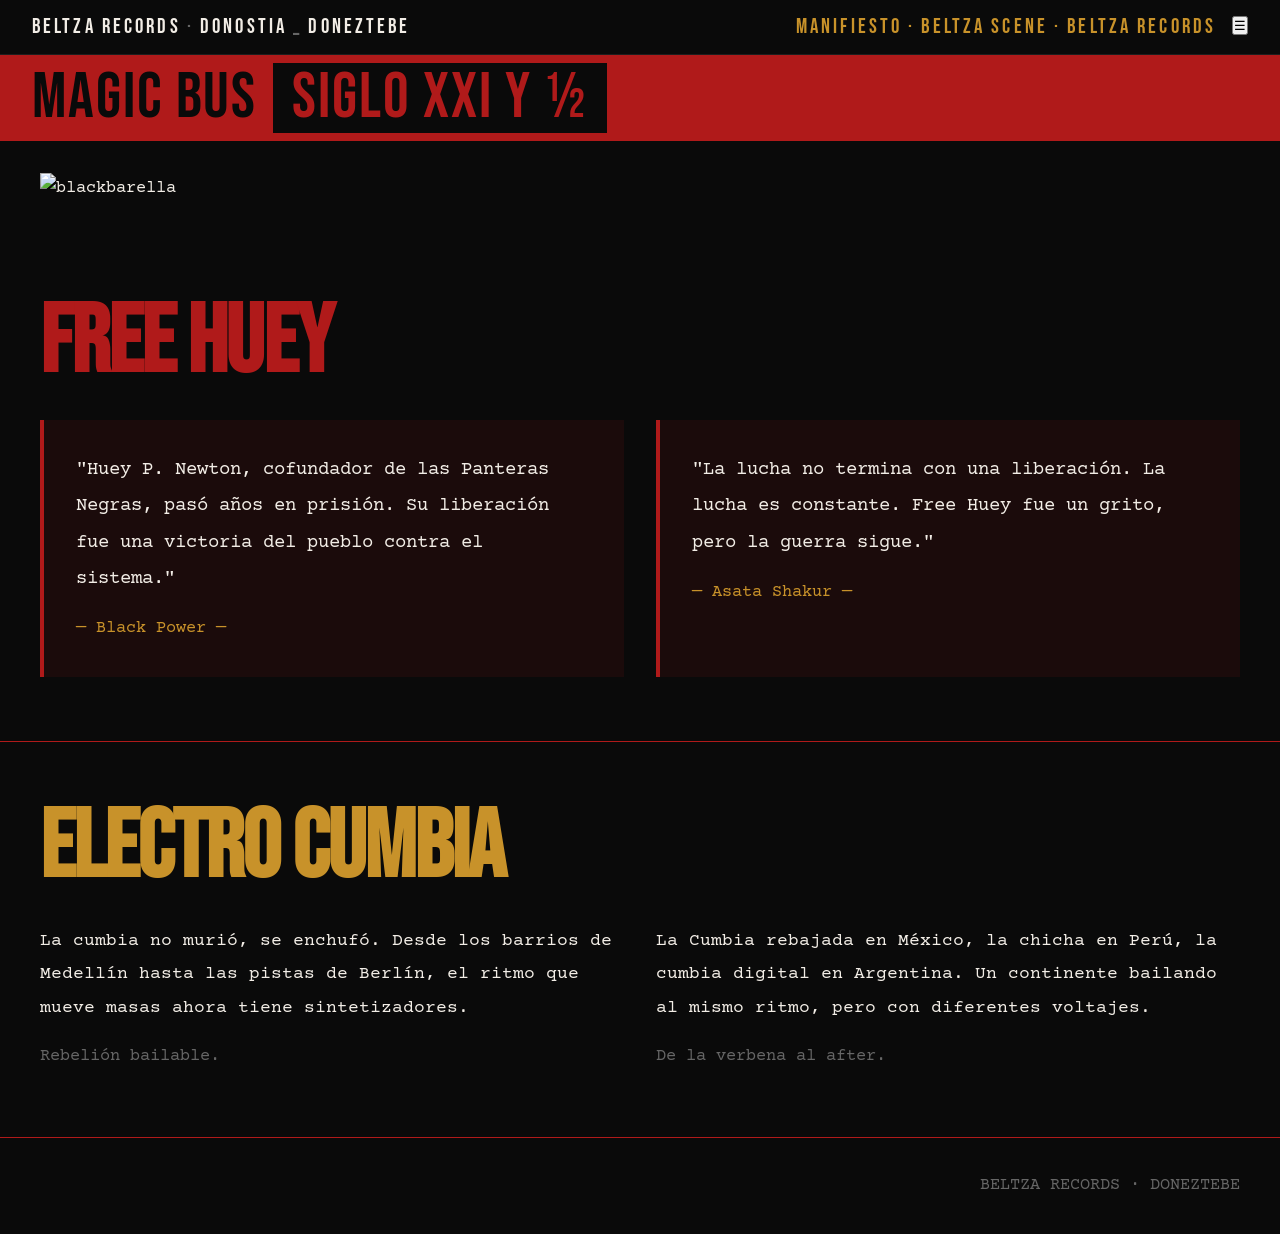
==== commit b3929374: "Create magic-bus-xxi.html "Versión limpia con Blackbarella y huecos para puños"." ====
--- a/magic-bus-xxi.html
+++ b/magic-bus-xxi.html
@@ -5,462 +5,7 @@
 <meta name="viewport" content="width=device-width, initial-scale=1.0">
 <title>MAGIC BUS · SIGLO XXI Y ½</title>
 <link href="https://fonts.googleapis.com/css2?family=Bebas+Neue&family=Courier+Prime:ital,wght@0,400;0,700;1,400&family=Playfair+Display:ital,wght@0,700;0,900;1,700&display=swap" rel="stylesheet">
-<style>
-  :root {
-    --black: #0a0a0a;
-    --white: #f2ede6;
-    --red: #b01a1a;
-    --amber: #c8922a;
-    --muted: #666;
-    --sidebar: 220px;
-  }
-  * { margin: 0; padding: 0; box-sizing: border-box; }
-  body {
-    background: var(--black);
-    color: var(--white);
-    font-family: 'Courier Prime', monospace;
-    font-size: 1.05rem;
-    line-height: 1.9;
-    min-height: 100vh;
-    overflow-x: hidden;
-  }
-
-  /* CABECERA */
-  .header-sticky {
-    position: sticky;
-    top: 0;
-    z-index: 100;
-  }
-  .topband {
-    background: var(--black);
-    border-bottom: 1px solid #1e1e1e;
-    padding: 0.45rem clamp(1rem,3vw,2rem);
-    display: flex;
-    align-items: center;
-    justify-content: space-between;
-    gap: 1rem;
-  }
-  .topband-logo {
-    font-family: 'Bebas Neue', sans-serif;
-    font-size: clamp(0.7rem,1.2vw,0.85rem);
-    letter-spacing: 0.28em;
-    color: var(--white);
-    white-space: nowrap;
-  }
-  .topband-logo .dot { color: var(--red); margin: 0 0.3rem; }
-  .topband-nav {
-    display: flex;
-    align-items: center;
-    gap: 0.4rem;
-    font-family: 'Bebas Neue', sans-serif;
-    font-size: clamp(0.68rem,1.1vw,0.82rem);
-    letter-spacing: 0.22em;
-  }
-  .topband-nav a { color: var(--amber); text-decoration: none; transition: color 0.15s; }
-  .topband-nav a:hover { color: var(--white); }
-  .topband-nav .sep { color: #333; }
-
-  .brand-slash {
-    background: var(--red);
-    padding: 0.5rem clamp(1rem,3vw,2rem);
-    display: flex;
-    align-items: center;
-    gap: 1rem;
-  }
-  .b-beltza {
-    font-family: 'Bebas Neue', Impact, 'Arial Narrow', sans-serif;
-    font-size: clamp(2.2rem,5vw,4rem);
-    letter-spacing: 0.03em;
-    color: var(--black);
-    line-height: 1;
-  }
-  .b-exp {
-    font-family: 'Bebas Neue', Impact, 'Arial Narrow', sans-serif;
-    font-size: clamp(2.2rem,5vw,4rem);
-    letter-spacing: 0.03em;
-    background: var(--black);
-    color: var(--red);
-    padding: 0.05em 0.3em;
-    line-height: 1;
-  }
-
-  .block-white {
-    background-color: #f0e8d8;
-    background-image:
-      url("data:image/svg+xml,%3Csvg xmlns='http://www.w3.org/2000/svg' width='300' height='300'%3E%3Cfilter id='noise'%3E%3CfeTurbulence type='fractalNoise' baseFrequency='0.85' numOctaves='4' stitchTiles='stitch'/%3E%3CfeColorMatrix type='saturate' values='0'/%3E%3C/filter%3E%3Crect width='300' height='300' filter='url(%23noise)' opacity='0.06'/%3E%3C/svg%3E"),
-      linear-gradient(135deg, rgba(180,160,120,0.06) 0%, transparent 50%, rgba(180,160,120,0.04) 100%);
-    color: var(--black);
-    padding: clamp(2rem,5vw,4rem) clamp(1.5rem,4vw,3rem);
-    margin: 0 0 0 0;
-  }
-  .block-white .block-tag { color: var(--red); border-color: rgba(176,26,26,0.3); }
-  .block-white .headline-xl { color: var(--black); }
-  .block-white .byline { color: #555; border-color: rgba(0,0,0,0.1); }
-  .block-white .caption { color: #777; }
-  .block-white .olivetti { color: var(--black); border-color: rgba(0,0,0,0.15); background: rgba(0,0,0,0.03); }
-  .block-white .body-text { color: #333; }
-  .block-white .comments { border-color: rgba(0,0,0,0.1); }
-  .block-white .comments-label { color: var(--red); border-color: rgba(176,26,26,0.2); }
-  .block-white .comment { border-color: rgba(0,0,0,0.08); }
-  .block-white .comment-author { color: var(--black); }
-  .block-white .comment-year { color: #888; }
-  .block-white .comment-text { color: #333; }
-  .block-white .comment-form textarea { background: rgba(0,0,0,0.05); color: var(--black); border-color: rgba(0,0,0,0.15); }
-  .block-white .comment-form input[type="email"] { background: rgba(0,0,0,0.05); color: var(--black); border-color: rgba(0,0,0,0.15); }
-  .block-white .comment-form button { background: var(--red); color: var(--white); }
-
-  /* IGNICION */
-  .digit-ignicion {
-    font-family: 'Bebas Neue', sans-serif;
-    font-size: clamp(1.8rem, 4vw, 3.5rem);
-    letter-spacing: 0.05em;
-    color: var(--white);
-    transition: color 0.15s, text-shadow 0.15s;
-  }
-  .digit-ignicion.activo {
-    color: var(--red);
-    text-shadow: 0 0 18px rgba(176,26,26,0.7);
-  }
-  .digit-ignicion.pasado { color: #555; }
-  .sep-ignicion {
-    font-family: 'Bebas Neue', sans-serif;
-    font-size: clamp(1rem, 2vw, 1.8rem);
-    color: #555;
-  }
-  #ignicion-label { transition: color 0.3s, text-shadow 0.3s; }
-  #ignicion-label.encendido {
-    color: var(--red);
-    text-shadow: 0 0 30px rgba(176,26,26,0.9), 0 0 60px rgba(176,26,26,0.4);
-    animation: pulso-ignicion 1.2s ease-in-out infinite;
-  }
-  @keyframes pulso-ignicion {
-    0%, 100% { text-shadow: 0 0 20px rgba(176,26,26,0.8), 0 0 50px rgba(176,26,26,0.3); }
-    50%       { text-shadow: 0 0 40px rgba(176,26,26,1),   0 0 80px rgba(176,26,26,0.6); }
-  }
-
-  /* MARQUEE */
-  .marquee-bar {
-    background: var(--red);
-    padding: 0.4rem 0;
-    overflow: hidden;
-    white-space: nowrap;
-    width: 100%;
-  }
-  .marquee-inner {
-    display: inline-block;
-    animation: marquee 35s linear infinite;
-    font-family: 'Bebas Neue', sans-serif;
-    font-size: 0.85rem;
-    letter-spacing: 0.3em;
-    color: var(--white);
-    will-change: transform;
-  }
-  @keyframes marquee {
-    from { transform: translateX(100vw); }
-    to   { transform: translateX(-100%); }
-  }
-
-  /* LAYOUT */
-  .wrapper { display: flex; min-height: calc(100vh - 120px); }
-
-  /* SIDEBAR */
-  .sidebar {
-    width: var(--sidebar);
-    min-width: var(--sidebar);
-    border-right: none;
-    padding: 1.5rem 1.2rem;
-    position: sticky;
-    top: 90px;
-    height: calc(100vh - 90px);
-    overflow-y: auto;
-  }
-  .sidebar-label {
-    font-family: 'Bebas Neue', sans-serif;
-    font-size: 0.72rem;
-    letter-spacing: 0.35em;
-    color: var(--red);
-    margin-bottom: 1.2rem;
-  }
-  .sidebar nav a {
-    display: block;
-    font-family: 'Bebas Neue', sans-serif;
-    font-size: 0.88rem;
-    letter-spacing: 0.2em;
-    color: #2a2a2a;
-    text-decoration: none;
-    padding: 0.35rem 0;
-    border-bottom: 1px solid rgba(0,0,0,0.1);
-    transition: color 0.15s;
-  }
-  .sidebar nav a:hover { color: var(--red); }
-  .sidebar nav a::before { content: '· '; color: var(--red); }
-
-  /* BUZÓN */
-  .buzon { margin-top: 2.5rem; border-top: 1px solid #1a1a1a; padding-top: 1.5rem; }
-  .buzon-label {
-    font-family: 'Bebas Neue', sans-serif;
-    font-size: 0.72rem;
-    letter-spacing: 0.3em;
-    color: var(--red);
-    margin-bottom: 0.8rem;
-  }
-  .buzon input[type="email"], .buzon textarea {
-    width: 100%;
-    background: #111;
-    border: 1px solid #2a2a2a;
-    color: var(--white);
-    padding: 0.5rem 0.7rem;
-    font-family: 'Courier Prime', monospace;
-    font-size: 0.78rem;
-    margin-bottom: 0.5rem;
-    outline: none;
-  }
-  .buzon textarea { resize: vertical; min-height: 60px; }
-  .buzon button, .comment-form button {
-    background: var(--red);
-    color: var(--white);
-    border: none;
-    padding: 0.4rem 1.2rem;
-    font-family: 'Bebas Neue', sans-serif;
-    font-size: 0.85rem;
-    letter-spacing: 0.2em;
-    cursor: pointer;
-    transition: background 0.15s;
-  }
-  .buzon button { width: 100%; }
-  .buzon button:hover, .comment-form button:hover { background: #8a1010; }
-
-  .sidebar-meta {
-    margin-top: 2rem;
-    font-family: 'Courier Prime', monospace;
-    font-size: 0.72rem;
-    color: #333;
-    line-height: 2;
-    letter-spacing: 0.05em;
-  }
-
-  /* FEED */
-  .feed { flex: 1; padding: 2rem 2.5rem; min-width: 0; }
-
-  /* BLOQUES */
-  .block { margin-bottom: 0; }
-  .block + .block, .block + .marquee-bar, .marquee-bar + .block {
-    margin-top: 2rem;
-  }
-  .block-tag {
-    font-family: 'Bebas Neue', sans-serif;
-    font-size: 0.82rem;
-    letter-spacing: 0.35em;
-    color: var(--red);
-    text-transform: uppercase;
-    margin-bottom: 0.6rem;
-    display: flex;
-    align-items: center;
-    gap: 0.8rem;
-  }
-  .block-tag::after { content: ''; flex: 1; height: 1px; background: #222; }
-
-  .headline-xl {
-    font-family: 'Bebas Neue', sans-serif;
-    font-size: clamp(3rem, 8vw, 7rem);
-    line-height: 0.9;
-    letter-spacing: 0.02em;
-    color: var(--white);
-    margin-bottom: 1rem;
-  }
-  .headline-xl.red   { color: var(--red); }
-  .headline-xl.amber { color: var(--amber); }
-
-  .caption {
-    font-family: 'Courier Prime', monospace;
-    font-size: 0.78rem;
-    color: var(--muted);
-    letter-spacing: 0.1em;
-    padding: 0.4rem 0;
-    border-bottom: 1px solid #1a1a1a;
-    margin-bottom: 0.5rem;
-  }
-  .body-text {
-    font-family: 'Courier Prime', monospace;
-    font-size: 0.95rem;
-    line-height: 2.05;
-    color: #8a7e6e;
-    margin-bottom: 1.2rem;
-  }
-  .body-text em { color: var(--white); font-style: italic; }
-
-  .pullquote {
-    font-family: 'Playfair Display', Georgia, serif;
-    font-size: 0.95rem;
-    font-style: italic;
-    line-height: 1.5;
-    color: var(--white);
-    border-left: 3px solid var(--red);
-    padding: 1rem 1.5rem;
-    margin: 2rem 0;
-    background: rgba(176,26,26,0.05);
-  }
-  .pullquote cite {
-    display: block;
-    font-family: 'Courier Prime', monospace;
-    font-size: 0.75rem;
-    font-style: normal;
-    letter-spacing: 0.2em;
-    color: var(--amber);
-    margin-top: 0.8rem;
-    text-transform: uppercase;
-  }
-
-  .olivetti {
-    font-family: 'Courier Prime', monospace;
-    font-size: 0.92rem;
-    line-height: 2.1;
-    color: #999;
-    letter-spacing: 0.02em;
-    padding: 1.5rem;
-    border: 1px solid #1e1e1e;
-    background: #0d0d0d;
-    margin: 1.5rem 0;
-    position: relative;
-  }
-  .olivetti::before {
-    content: attr(data-label);
-    position: absolute;
-    top: -0.6rem; left: 1rem;
-    background: var(--black);
-    padding: 0 0.5rem;
-    font-size: 0.78rem;
-    letter-spacing: 0.3em;
-    color: var(--red);
-    text-transform: uppercase;
-  }
-
-  .byline {
-    font-family: 'Courier Prime', monospace;
-    font-size: 0.78rem;
-    letter-spacing: 0.2em;
-    color: var(--amber);
-    text-transform: uppercase;
-    margin-bottom: 0.8rem;
-  }
-
-  .sep-line { border: none; border-top: 1px solid #1a1a1a; margin: 2rem 0; }
-  .sep-red  { border: none; border-top: 2px solid var(--red); margin: 2rem 0; }
-
-  /* FOTO */
-  .img-full  { width: 100%; display: block; filter: contrast(1.1); }
-  .float-right { float: right; width: 45%; margin: 0 0 1.5rem 2rem; }
-  .float-right img { width: 100%; display: block; filter: contrast(1.1); }
-  .clearfix::after { content: ''; display: table; clear: both; }
-  .photo-grid-2 { display: grid; grid-template-columns: 1fr 1fr; gap: 3px; margin: 1rem 0; }
-  .photo-grid-2 img { width: 100%; display: block; filter: contrast(1.1); }
-
-  /* COMENTARIOS */
-  .comments { margin-top: 2rem; border-top: 1px solid #1a1a1a; padding-top: 1.5rem; }
-  .comments-label {
-    font-family: 'Bebas Neue', sans-serif;
-    font-size: 0.78rem;
-    letter-spacing: 0.3em;
-    color: var(--red);
-    margin-bottom: 1rem;
-  }
-  .comment { margin-bottom: 1.2rem; padding-bottom: 1rem; border-bottom: 1px solid #111; }
-  .comment-author {
-    font-family: 'Bebas Neue', sans-serif;
-    font-size: 0.82rem;
-    letter-spacing: 0.2em;
-    color: var(--amber);
-  }
-  .comment-year { font-size: 0.72rem; color: #444; margin-left: 0.5rem; }
-  .comment-text {
-    font-family: 'Courier Prime', monospace;
-    font-size: 0.85rem;
-    color: #777;
-    line-height: 1.8;
-    margin-top: 0.3rem;
-    font-style: italic;
-  }
-  .comment-form textarea {
-    width: 100%;
-    background: #0d0d0d;
-    border: 1px solid #222;
-    color: var(--white);
-    padding: 0.8rem;
-    font-family: 'Courier Prime', monospace;
-    font-size: 0.85rem;
-    resize: vertical;
-    min-height: 80px;
-    margin-bottom: 0.5rem;
-    outline: none;
-  }
-  .comment-form input[type="email"] {
-    width: 100%;
-    background: transparent;
-    border: 1px solid #222;
-    color: var(--white);
-    padding: 0.8rem;
-    font-family: 'Courier Prime', monospace;
-    font-size: 0.85rem;
-    margin-bottom: 0.5rem;
-    outline: none;
-    box-sizing: border-box;
-  }
-  .comment-form input[type="email"]::placeholder {
-    color: var(--red);
-    letter-spacing: 0.15em;
-  }
-  .form-ok {
-    display: none;
-    font-family: 'Bebas Neue', sans-serif;
-    font-size: 1rem;
-    letter-spacing: 0.3em;
-    color: var(--amber);
-    margin-top: 0.8rem;
-    padding: 0.6rem 0.8rem;
-    border-left: 3px solid var(--amber);
-  }
-
-  /* FOOTER */
-  .footer {
-    background: #0d0d0d;
-    border-top: 2px solid var(--red);
-    padding: 1.5rem 2.5rem;
-    font-family: 'Courier Prime', monospace;
-    font-size: 0.78rem;
-    color: #333;
-    letter-spacing: 0.15em;
-    text-align: center;
-    line-height: 2.2;
-    margin-top: 4rem;
-  }
-  .footer a { color: var(--amber); text-decoration: none; }
-
-  /* RESPONSIVE */
-  @media (max-width: 700px) {
-    .sidebar { display: none; }
-    .feed { padding: 1.5rem 1rem; }
-    .float-right { float: none; width: 100%; margin: 0 0 1.5rem; }
-
-    /* BRAND-SLASH móvil */
-    .brand-slash { flex-wrap: wrap; gap: 0.5rem; }
-
-    /* IGNICIÓN móvil — apila imagen y texto */
-    #ignicion-wrap > div {
-      flex-direction: column !important;
-    }
-    #ignicion-wrap img {
-      width: 100% !important;
-      max-width: 100% !important;
-    }
-    #ignicion-wrap > div > div:last-child {
-      margin-top: 1.5rem;
-    }
-
-    /* FOOTER móvil */
-    footer { flex-direction: column; gap: 0.5rem; text-align: center; }
-    footer img { margin-left: 0 !important; }
-  }
-</style>
+<link rel="stylesheet" href="style.css">
 </head>
 <body>
 
@@ -488,334 +33,65 @@
   <div class="brand-slash">
     <div class="b-beltza">MAGIC BUS</div>
     <div class="b-exp">SIGLO XXI Y ½</div>
+    <!-- AQUÍ VA EL PUÑO (HEADER) -->
     <div style="margin-left:auto; display:flex; align-items:center;">
-    <img src="[data-uri]" alt="Beltza Records" style="height:clamp(3rem,7vw,5.5rem); width:auto;">
+      <!-- Espacio reservado para el puño -->
     </div>
   </div>
 </div>
 
-<!-- IGNICIÓN -->
-<div id="ignicion-wrap" style="background:var(--black); border-bottom:2px solid var(--red); padding:3rem clamp(1rem,4vw,3rem) 2.5rem;">
-  <div style="display:flex; align-items:flex-start; gap:2rem; width:100%;">
-    <!-- IMAGEN IZQUIERDA -->
-    <div style="flex-shrink:0; width:clamp(280px,38vw,480px);">
-      <img src="[data-uri]" alt="Blackbarella · David Navascues · Beltza Records" style="width:100%; height:auto; display:block;">
-    
-    </div>
+<!-- SECCIÓN BLACKBARELLA (con imagen de Flickr) -->
+<section style="padding: 2rem; background: var(--black);">
+  <div style="max-width: 1200px; margin: 0 auto;">
+    <img src="https://live.staticflickr.com/31/65997148_9fce388c65.jpg" alt="blackbarella" style="width:100%; display:block;">
+  </div>
+</section>
 
-    <!-- TEXTO DERECHA -->
-    <div style="flex:1; min-width:0; display:flex; flex-direction:column; justify-content:space-between;">
-      <div style="font-family:'Bebas Neue',sans-serif; font-size:clamp(1rem,5.5vw,6rem); letter-spacing:0.04em; color:var(--white); line-height:1; margin-bottom:1.5rem; width:100%; display:block;">
-        ACCIÓN DIGITAL DIRECTA!!!
+<!-- SECCIÓN FREE HUEY -->
+<section style="padding: 4rem 2rem; background: var(--black);">
+  <div style="max-width: 1200px; margin: 0 auto;">
+    <h2 style="font-family: 'Bebas Neue', sans-serif; font-size: clamp(3rem, 8vw, 6rem); color: var(--red); letter-spacing: -0.02em; line-height: 0.9; margin-bottom: 2rem;">FREE HUEY</h2>
+    <div style="display: grid; grid-template-columns: repeat(auto-fit, minmax(300px, 1fr)); gap: 2rem;">
+      <div style="background: rgba(176,26,26,0.1); padding: 2rem; border-left: 4px solid var(--red);">
+        <p style="font-family: 'Courier Prime', monospace; font-size: 1.2rem; color: var(--white); margin-bottom: 1rem;">"Huey P. Newton, cofundador de las Panteras Negras, pasó años en prisión. Su liberación fue una victoria del pueblo contra el sistema."</p>
+        <p style="font-family: 'Courier Prime', monospace; color: var(--amber);">— Black Power —</p>
       </div>
-      
-      <div style="font-family:'Courier Prime',monospace; font-size:clamp(0.8rem,1.5vw,0.95rem); letter-spacing:0.2em; color:var(--amber); text-transform:uppercase; line-height:2; text-align:justify;">
-        <a href="https://www.beltzarecords.com/beltzaexperience" target="_blank" style="color:var(--white); text-decoration:none;"><strong>Beltza Experience</strong></a>
-        <span style="color:var(--amber);"> es la evolución lógica de </span>
-        <a href="https://www.beltzarecords.com" target="_blank" style="color:var(--white); text-decoration:none;"><strong>Beltza Records</strong></a>
-        <span style="color:var(--amber);"> (desde 1990).</span>
-      </div>
-      <div style="border-top:1px solid #2a2a2a; margin:1rem 0;"></div>
-      <div style="font-family:'Courier Prime',monospace; font-size:clamp(0.8rem,1.5vw,0.95rem); letter-spacing:0.2em; color:var(--amber); text-transform:uppercase; line-height:2; text-align:justify;">
-        El Magic Bus recorriendo el Siglo XXI y ½<br>es el viaje vital de <strong style="color:var(--white);">BELTZA PRESS</strong>.
-      </div>
-      <div style="border-top:1px solid #2a2a2a; margin:1rem 0;"></div>
-      <div style="font-family:'Courier Prime',monospace; font-size:clamp(0.8rem,1.5vw,0.95rem); letter-spacing:0.2em; color:var(--amber); text-transform:uppercase; line-height:2; text-align:justify;">
-        Ven a <a href="https://www.beltzarecords.com/parroquia13" target="_blank" style="color:var(--white); text-decoration:none;"><strong>Parroquia 13</strong></a> — entrarás con la curiosidad de Ziggy Stardust y saldrás llorando de la emoción.
-      </div>
-      
-      <div style="font-family:'Bebas Neue',sans-serif; font-size:clamp(1rem,2vw,1.2rem); letter-spacing:0.4em; color:var(--white); margin-top:1.5rem; margin-bottom:1.5rem; width:100%; text-align:justify;">
-        ¿ESTÁS PREPARADO PARA EL VIAJE?
-      </div>
-      <div style="display:flex; align-items:center; gap:0.3rem; flex-wrap:wrap; justify-content:space-between; width:100%;">
-    <span class="digit-ignicion" id="d9">9</span>
-    <span class="sep-ignicion">·</span>
-    <span class="digit-ignicion" id="d8">8</span>
-    <span class="sep-ignicion">·</span>
-    <span class="digit-ignicion" id="d7">7</span>
-    <span class="sep-ignicion">·</span>
-    <span class="digit-ignicion" id="d6">6</span>
-    <span class="sep-ignicion">·</span>
-    <span class="digit-ignicion" id="d5">5</span>
-    <span class="sep-ignicion">·</span>
-    <span class="digit-ignicion" id="d4">4</span>
-    <span class="sep-ignicion">·</span>
-    <span class="digit-ignicion" id="d3">3</span>
-    <span class="sep-ignicion">·</span>
-    <span class="digit-ignicion" id="d2">2</span>
-    <span class="sep-ignicion">·</span>
-    <span class="digit-ignicion" id="d1">1</span>
-    <span class="sep-ignicion">·</span>
-    <span class="digit-ignicion" id="ignicion-label" style="font-size:clamp(1.8rem,4vw,3.5rem); letter-spacing:0.08em;">IGNICIÓN</span>
-      </div>
-      <div style="font-family:'Courier Prime',monospace; font-size:0.72rem; letter-spacing:0.2em; color:var(--amber); margin-top:0.8rem;">· Blackbarella · Ilustración: David Navascues ·</div>
-    </div>
-
-
-  </div>
-</div>
-
-<!-- WRAPPER -->
-<div class="sidebar-overlay" id="sidebar-overlay" onclick="toggleSidebar()"></div>
-<div class="wrapper">
-
-<aside class="sidebar" style="background:var(--black);">
-  <div style="border:1.5px solid #1a1a1a; padding:1.2rem; background-color:#f0e8d8; background-image:url(&quot;data:image/svg+xml,%3Csvg xmlns='http://www.w3.org/2000/svg' width='300' height='300'%3E%3Cfilter id='noise'%3E%3CfeTurbulence type='fractalNoise' baseFrequency='0.85' numOctaves='4' stitchTiles='stitch'/%3E%3CfeColorMatrix type='saturate' values='0'/%3E%3C/filter%3E%3Crect width='300' height='300' filter='url(%23noise)' opacity='0.06'/%3E%3C/svg%3E&quot;);">
-  <div class="sidebar-label">Secciones</div>
-  <nav>
-    <a href="#musica">Música</a>
-    <a href="#politica">Política</a>
-    <a href="#cine">Cine</a>
-    <a href="#fotografia">Fotografía</a>
-    <a href="#literatura">Literatura</a>
-    <a href="#cosmos">Cosmos</a>
-    <a href="#gastronomia">Gastronomía</a>
-    <a href="#beltza-style">Beltza Style</a>
-    <a href="#euskal-herria">Euskal Herria</a>
-    <a href="#comics">Cómics</a>
-    <a href="#archivo">Archivo</a>
-  </nav>
-  <div class="buzon">
-    <div class="buzon-label">✉ Escríbenos</div>
-    <form action="https://formspree.io/f/mnjgdgnw" method="POST">
-      <input type="email" name="email" placeholder="tu@email.com" required>
-      <textarea name="message" placeholder="Tu mensaje..." rows="3"></textarea>
-      <button type="submit">Enviar</button>
-      <div class="form-ok">¡Eskerrik asko! · Mensaje enviado.</div>
-    </form>
-  </div>
-  <div class="sidebar-meta">
-    <a href="https://www.beltzarecords.com/beltzablog/493-magic-bus-1-1989" target="_blank" style="color:var(--red); text-decoration:none;">Magic Bus nº1</a><br>Donostia, 1989<br>——<br><a href="https://www.beltzarecords.com/beltzablog/497-magic-bus-2-1989" target="_blank" style="color:var(--red); text-decoration:none;">Magic Bus nº2</a><br>Donostia, 1989<br>——<br><a href="https://www.beltzarecords.com/beltzablog/506-magic-bus-3-1990" target="_blank" style="color:var(--red); text-decoration:none;">Magic Bus nº3</a><br>Donostia, 1990<br>——<br><a href="https://www.beltzarecords.com/beltzascene" target="_blank" style="color:var(--red); text-decoration:none;">Beltza Scene →</a><br>Donostia, 2004<br>——<br>
-    Magic Bus<br>Siglo XXI y ½<br>2026 →<br>——<br>
-    Luis Beltza<br>editor
-  </div>
-  </div>
-</aside>
-
-<!-- FEED -->
-<main class="feed">
-
-  <!-- POLÍTICA · OAKLAND 1968 -->
-  <section class="block block-white" id="politica">
-    <div class="block-tag">Política · Oakland 1968</div>
-    <h2 class="headline-xl">FREE HUEY.</h2>
-    <div class="caption">Oakland, California · 1968 · Free Huey Rally · Black Panther Party · Huey Must Be Set Free</div>
-    <div class="body-text">
-      Oakland, 1968. El Black Panther Party organiza el Free Huey Rally para pedir la liberación de Huey P. Newton. Cuero negro, boinas negras, radiotransmisores, niños sobre los hombros de sus padres, mujeres sirviendo comida, músicos de blues en los márgenes del río.<br><br>
-      La música como acto político. El East Bay Dragons MC aparcando sus choppers en el perímetro. Bobby Seale al micrófono. La multitud respondiendo. Un cartel que dice: <em>Huey Must Be Set Free.</em><br><br>
-      <strong>Toda gran revolución cultural empieza donde nadie mira.</strong> El Soul, el Funk, el Blues no son géneros — son actos de resistencia. Beltza Records lo supo desde el primer día.
-    </div>
-    <form class="comment-form" style="margin-top:1.5rem;" action="https://formspree.io/f/mnjgdgnw" method="POST">
-      <input type="hidden" name="post" value="Free Huey">
-      <input type="email" name="email" placeholder="mail obligatorio" required>
-      <textarea name="message" placeholder="Post comment..." required></textarea>
-      <button type="submit">Enviar</button>
-      <div class="form-ok">¡Eskerrik asko! · Mensaje enviado.</div>
-    </form>
-  </section>
-
-<!-- MARQUEE -->
-<div class="marquee-bar">
-  <div class="marquee-inner">
-    SOUL · FUNK · REGGAE · SKA · BLUES · JAZZ · PUNK · NEW WAVE · HIP HOP · BOSSA NOVA · DUB · CUMBIA · BRASIL · GARAGE · PSYCHEDELIC · KRAUTROCK · FREE JAZZ · NORTHERN SOUL · SOUL · FUNK · REGGAE · SKA · BLUES · JAZZ · PUNK · NEW WAVE · HIP HOP · BOSSA NOVA · DUB · CUMBIA · BRASIL · GARAGE · PSYCHEDELIC · KRAUTROCK · FREE JAZZ · NORTHERN SOUL ·
-  </div>
-</div>
-
-  <!-- MÚSICA · ELECTRO CUMBIA -->
-  <section class="block block-white" id="musica">
-    <div class="block-tag">Música · Nuevo Punk</div>
-    <h2 class="headline-xl amber">ELECTRO<br>CUMBIA.</h2>
-    <div class="byline">Luis Beltza</div>
-    <div class="clearfix">
-      <div class="float-right">
-        <img src="https://upload.wikimedia.org/wikipedia/commons/thumb/8/8e/Lido_Pimienta_%282019%29.jpg/800px-Lido_Pimienta_%282019%29.jpg" alt="Lido Pimienta">
-        <div class="caption">· Lido Pimienta ·</div>
-      </div>
-      <div class="body-text">
-        Se escucha entre los bosques, a orillas de los ríos, en las faldas de los montes, una nueva premisa, un anti-dogma profundo como una cueva penetrando la tierra, la Electro Cumbia Amazónica es el nuevo pulmón de la música, no le tiene miedo a la muerte, si le quiere, aquí le espera de frente y sonriente, es el nuevo PUNK nacido del trópico de habla hispana.
+      <div style="background: rgba(176,26,26,0.1); padding: 2rem; border-left: 4px solid var(--red);">
+        <p style="font-family: 'Courier Prime', monospace; font-size: 1.2rem; color: var(--white); margin-bottom: 1rem;">"La lucha no termina con una liberación. La lucha es constante. Free Huey fue un grito, pero la guerra sigue."</p>
+        <p style="font-family: 'Courier Prime', monospace; color: var(--amber);">— Asata Shakur —</p>
       </div>
     </div>
-    <div class="pullquote">
-      Si es que mañana muero / no le tengo miedo / pues soy mujer y llevo / el dolor adentro
-      <cite>— Lido Pimienta · Nada</cite>
-    </div>
-    <form class="comment-form" style="margin-top:1.5rem;" action="https://formspree.io/f/mnjgdgnw" method="POST">
-      <input type="hidden" name="post" value="Electro Cumbia">
-      <input type="email" name="email" placeholder="mail obligatorio" required>
-      <textarea name="message" placeholder="Post comment..." required></textarea>
-      <button type="submit">Enviar</button>
-      <div class="form-ok">¡Eskerrik asko! · Mensaje enviado.</div>
-    </form>
-  </section>
+  </div>
+</section>
 
-
-  <!-- COSMOS · SILVER SURFER -->
-  <section class="block block-white" id="cosmos">
-    <div class="block-tag">Cosmos · Silver Surfer</div>
-    <h2 class="headline-xl">SPACE IS<br>THE PLACE.</h2>
-    <div class="caption">Galactus &amp; The Silver Surfer · Jack Kirby</div>
-    <div class="body-text">
-      Jack Kirby lo dibujó así — un dios surfeando el cosmos en una tabla de plata, libre de todo menos de su propia conciencia. El Silver Surfer es la metáfora perfecta del coleccionista de discos: viaja por el universo buscando algo que no sabe nombrar pero reconoce cuando lo encuentra.<br><br>
-      Los Rastros de Júpiter. Space Is The Place. El árbol de Júpiter (Lagerstroemia indica) en el jardín de Parroquia 13. El planeta Júpiter como brújula. La música como nave.
-    </div>
-    <form class="comment-form" style="margin-top:1.5rem;" action="https://formspree.io/f/mnjgdgnw" method="POST">
-      <input type="hidden" name="post" value="Space Is The Place">
-      <input type="email" name="email" placeholder="mail obligatorio" required>
-      <textarea name="message" placeholder="Post comment..." required></textarea>
-      <button type="submit">Enviar</button>
-      <div class="form-ok">¡Eskerrik asko! · Mensaje enviado.</div>
-    </form>
-  </section>
-
-
-  <!-- ARCHIVO · INNER VISIONS -->
-  <section class="block block-white" id="archivo">
-    <div class="block-tag">Archivo · Referencias</div>
-    <h2 class="headline-xl">INNER<br>VISIONS.</h2>
-    <div class="photo-grid-2" style="grid-template-columns:1fr 1fr 1fr;">
+<!-- SECCIÓN ELECTRO CUMBIA -->
+<section style="padding: 4rem 2rem; background: var(--black); border-top: 1px solid var(--red);">
+  <div style="max-width: 1200px; margin: 0 auto;">
+    <h2 style="font-family: 'Bebas Neue', sans-serif; font-size: clamp(3rem, 8vw, 6rem); color: var(--amber); letter-spacing: -0.02em; line-height: 0.9; margin-bottom: 2rem;">ELECTRO CUMBIA</h2>
+    <div style="display: grid; grid-template-columns: repeat(auto-fit, minmax(300px, 1fr)); gap: 2rem;">
       <div>
-        <div class="caption">Stevie Wonder · Innervisions · Tamla 1973</div>
+        <p style="font-family: 'Courier Prime', monospace; font-size: 1.1rem; color: var(--white); margin-bottom: 1rem;">La cumbia no murió, se enchufó. Desde los barrios de Medellín hasta las pistas de Berlín, el ritmo que mueve masas ahora tiene sintetizadores.</p>
+        <p style="font-family: 'Courier Prime', monospace; color: var(--muted);">Rebelión bailable.</p>
       </div>
       <div>
-        <div class="caption">A Clockwork Orange · Stanley Kubrick · 1971</div>
-      </div>
-      <div>
-        <div class="caption">First Blood · David Morrell · Fawcett Crest</div>
+        <p style="font-family: 'Courier Prime', monospace; font-size: 1.1rem; color: var(--white); margin-bottom: 1rem;">La Cumbia rebajada en México, la chicha en Perú, la cumbia digital en Argentina. Un continente bailando al mismo ritmo, pero con diferentes voltajes.</p>
+        <p style="font-family: 'Courier Prime', monospace; color: var(--muted);">De la verbena al after.</p>
       </div>
     </div>
-    <div class="body-text">
-      ¿Sería posible hoy interpretar a ALEX y rodar La Naranja Mecánica? En 1971 vivíamos en otro planeta, un planeta desaparecido, engullido por un sistema mundo sin la más mínima humanidad. La pregunta es individual, también colectiva: ejercer de tribu civilizada para imponer la violencia o abrazar la belleza de la violencia para difundir el talento del AMOR. Somos sangre pura, hijos de la creciente fértil, viajeros amazónicos que con lamentos apagamos el dolor de nuestra alma.
-    </div>
-    <form class="comment-form" style="margin-top:1.5rem;" action="https://formspree.io/f/mnjgdgnw" method="POST">
-      <input type="hidden" name="post" value="Inner Visions">
-      <input type="email" name="email" placeholder="mail obligatorio" required>
-      <textarea name="message" placeholder="Post comment..." required></textarea>
-      <button type="submit">Enviar</button>
-      <div class="form-ok">¡Eskerrik asko! · Mensaje enviado.</div>
-    </form>
-  </section>
-
-
-  <!-- MÚSICA · MASSIVE ATTACK -->
-  <section class="block block-white" id="massive-attack">
-    <div class="block-tag">Música · Massive Attack</div>
-    <h2 class="headline-xl">SAFE FROM<br>HARM.</h2>
-    <div class="caption">Massive Attack with Shara Nelson · Blue Lines · 1991</div>
-    <div class="body-text">
-      Vivimos tiempos difíciles para la salud mental, nuestras mentes son peligrosas y la farmacología encarcela nuestros más profundos sentimientos en bonitas cajas de metal, oxidadas en casas abandonadas. Sin escaleras al cielo. En la oscuridad de la noche no encontrarás el camino que conduzca a la curación, tierras lejanas ya olvidadas.
-    </div>
-    <div class="pullquote">
-      Puedes liberar el mundo, puedes liberar mi mente / siempre y cuando mi bebé esté a salvo de todo daño esta noche
-      <cite>— Massive Attack · Safe From Harm · 1991</cite>
-    </div>
-    <form class="comment-form" style="margin-top:1.5rem;" action="https://formspree.io/f/mnjgdgnw" method="POST">
-      <input type="hidden" name="post" value="Safe From Harm">
-      <input type="email" name="email" placeholder="mail obligatorio" required>
-      <textarea name="message" placeholder="Post comment..." required></textarea>
-      <button type="submit">Enviar</button>
-      <div class="form-ok">¡Eskerrik asko! · Mensaje enviado.</div>
-    </form>
-  </section>
-
-
-</div>
+  </div>
+</section>
 
 <!-- FOOTER -->
-<footer style="background:var(--red); padding:0.5rem clamp(1rem,3vw,2rem); display:flex; align-items:center; justify-content:space-between;">
-  <div style="display:inline-flex; align-items:stretch; line-height:1; overflow:hidden;">
-    <div style="font-family:'Bebas Neue',Impact,'Arial Narrow',sans-serif; font-size:clamp(2.2rem,5vw,4rem); letter-spacing:0.03em; color:var(--black); padding:0.12em 0.4em; line-height:1; background:var(--red);">BELTZA</div><div style="font-family:'Bebas Neue',Impact,'Arial Narrow',sans-serif; font-size:clamp(2.2rem,5vw,4rem); letter-spacing:0.03em; color:var(--red); padding:0.12em 0.4em; line-height:1; background:var(--black);">RECORDS</div>
+<footer style="background: var(--black); border-top: 1px solid var(--red); padding: 2rem;">
+  <div style="max-width: 1200px; margin: 0 auto; display: flex; justify-content: space-between; align-items: center; flex-wrap: wrap; gap: 1rem;">
+    <div style="display: flex; align-items: center; gap: 0.5rem;">
+      <!-- AQUÍ VA EL PUÑO (FOOTER) -->
+    </div>
+    <div style="font-family:'Courier Prime', monospace; color: var(--muted);">
+      BELTZA RECORDS · DONEZTEBE
+    </div>
   </div>
-  <img src="[data-uri]